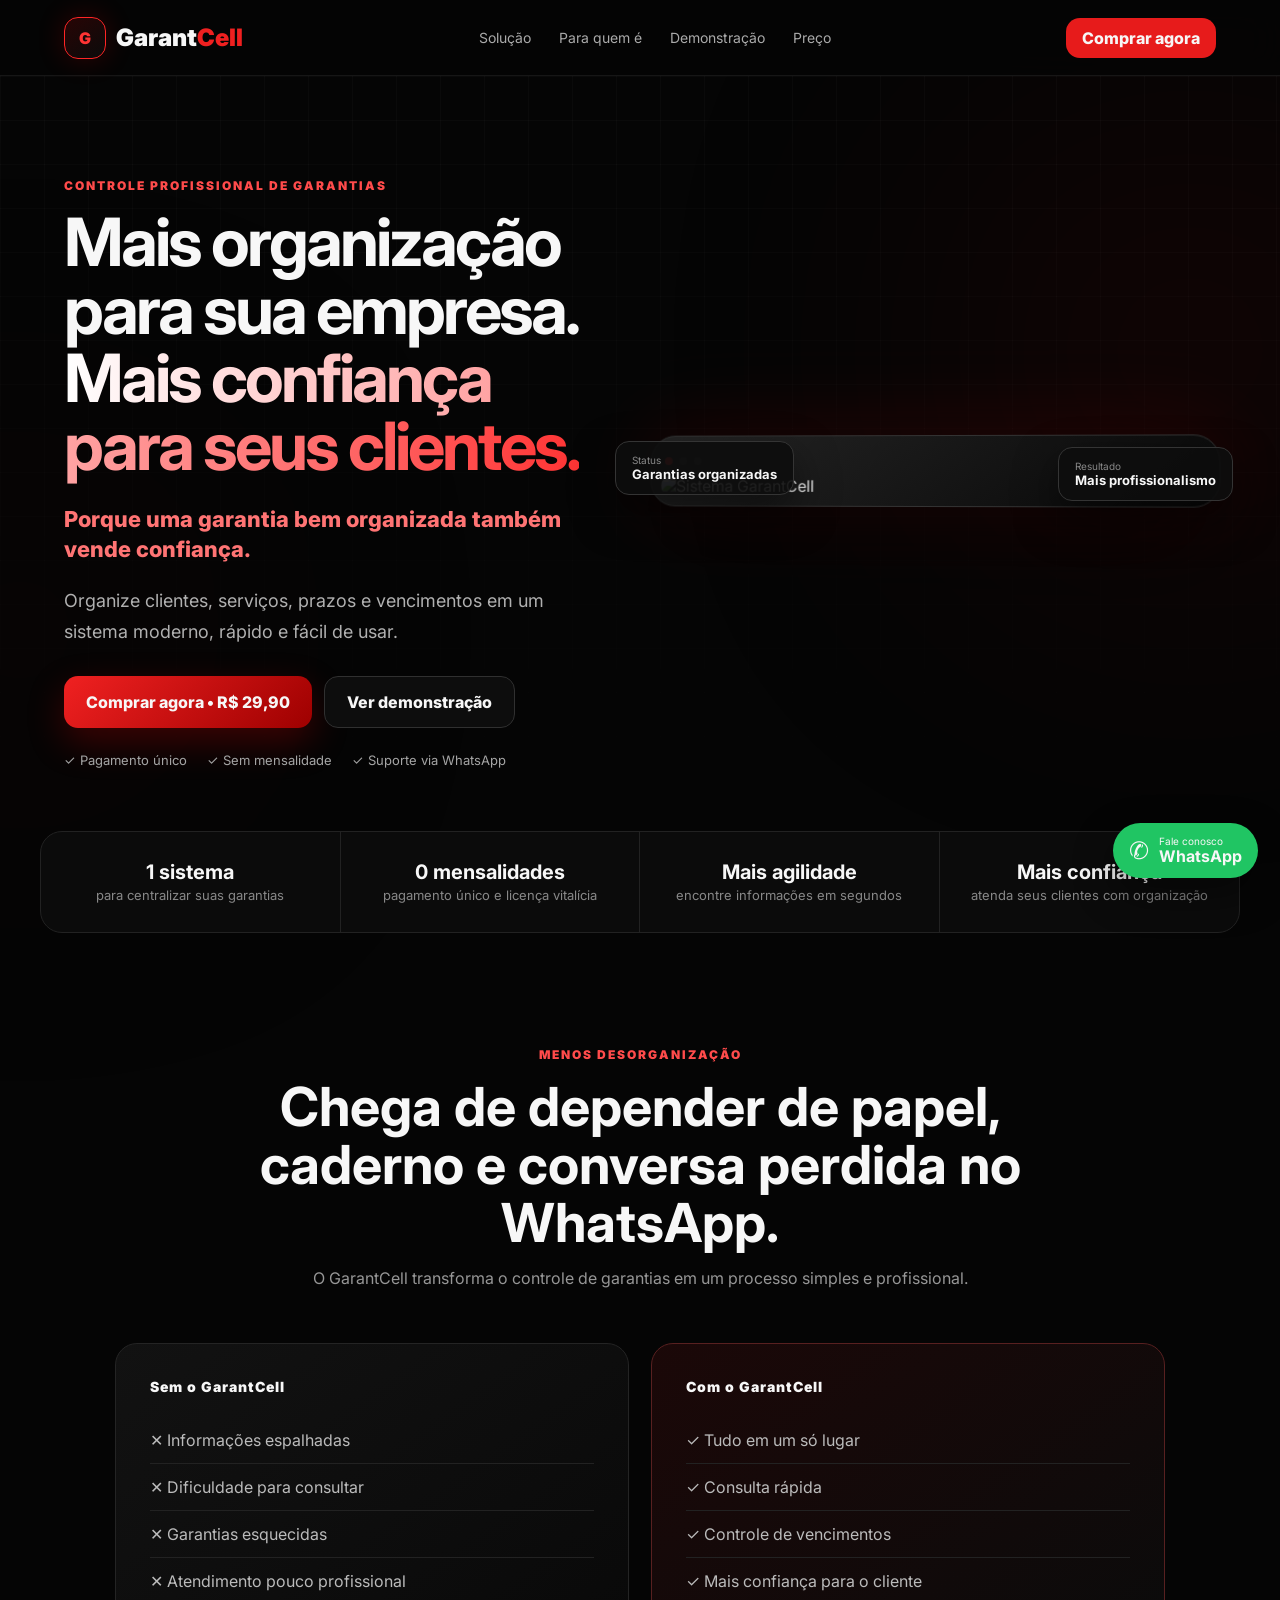
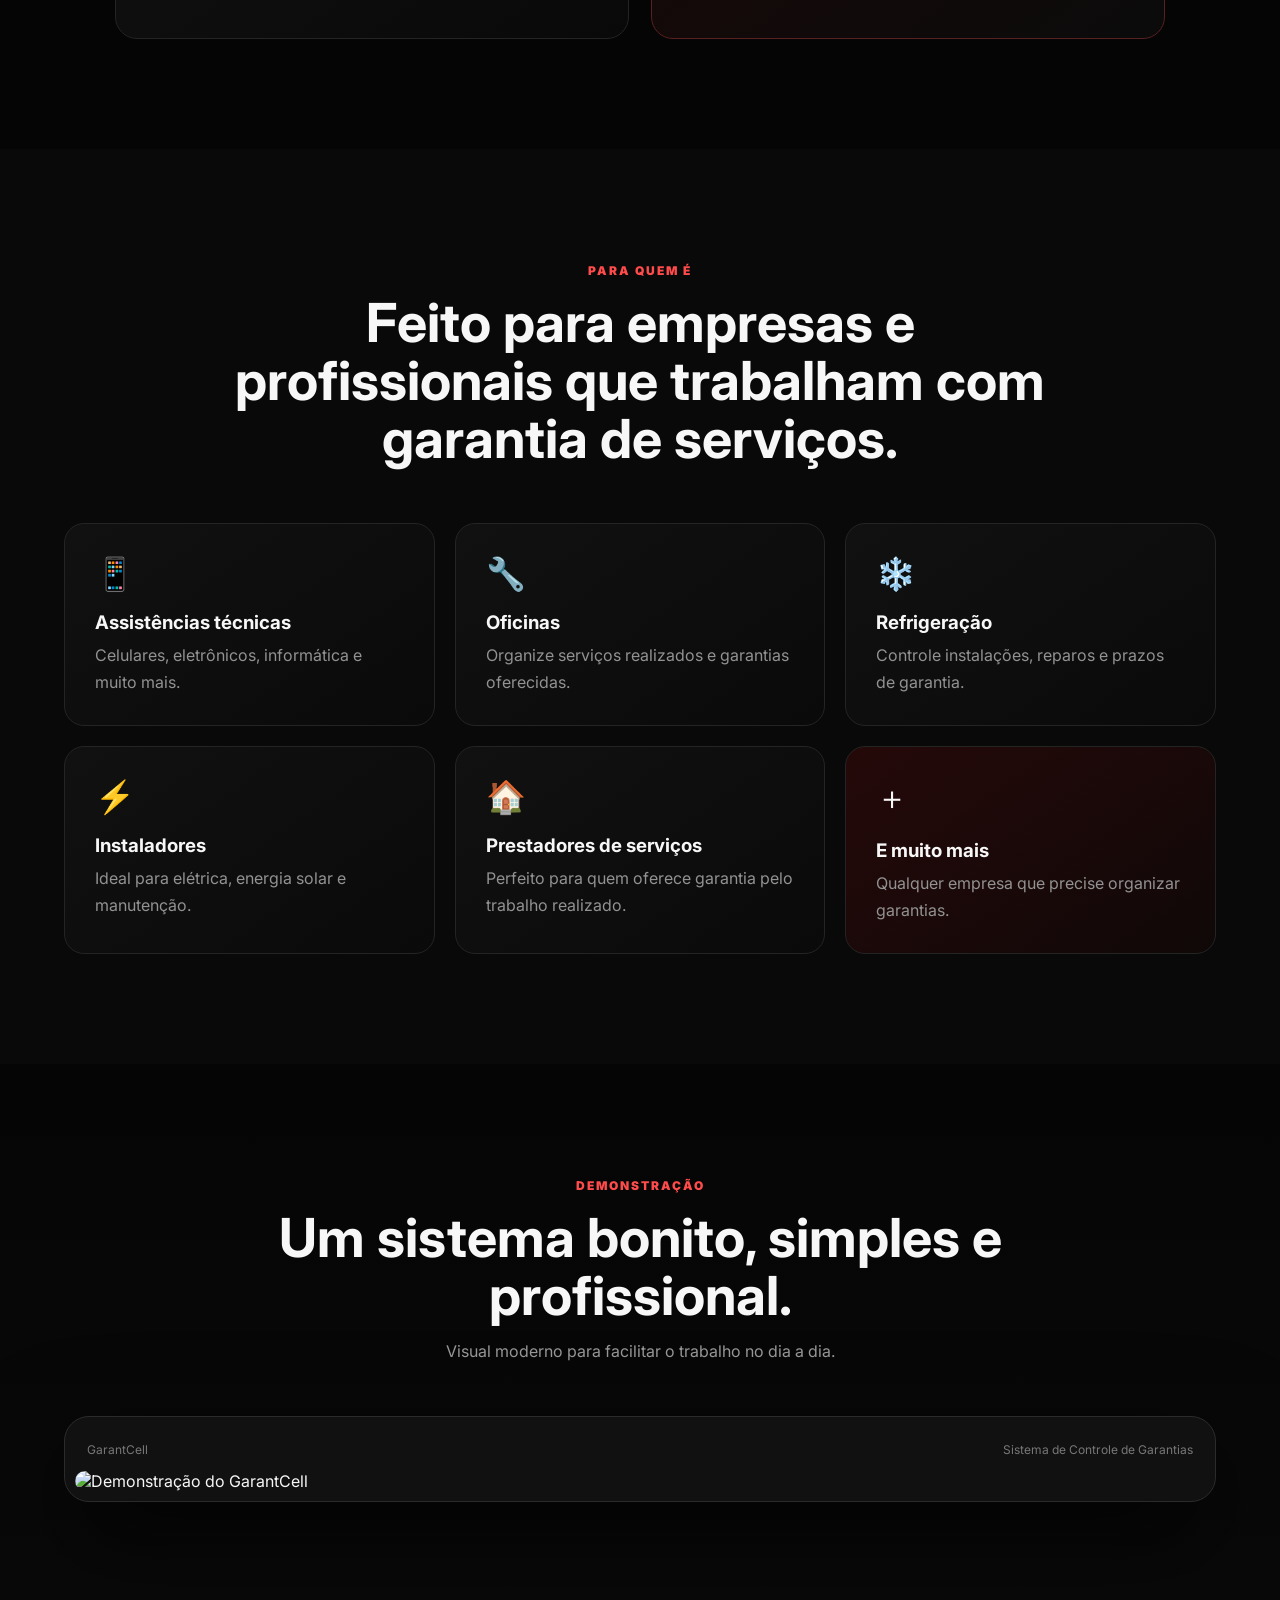
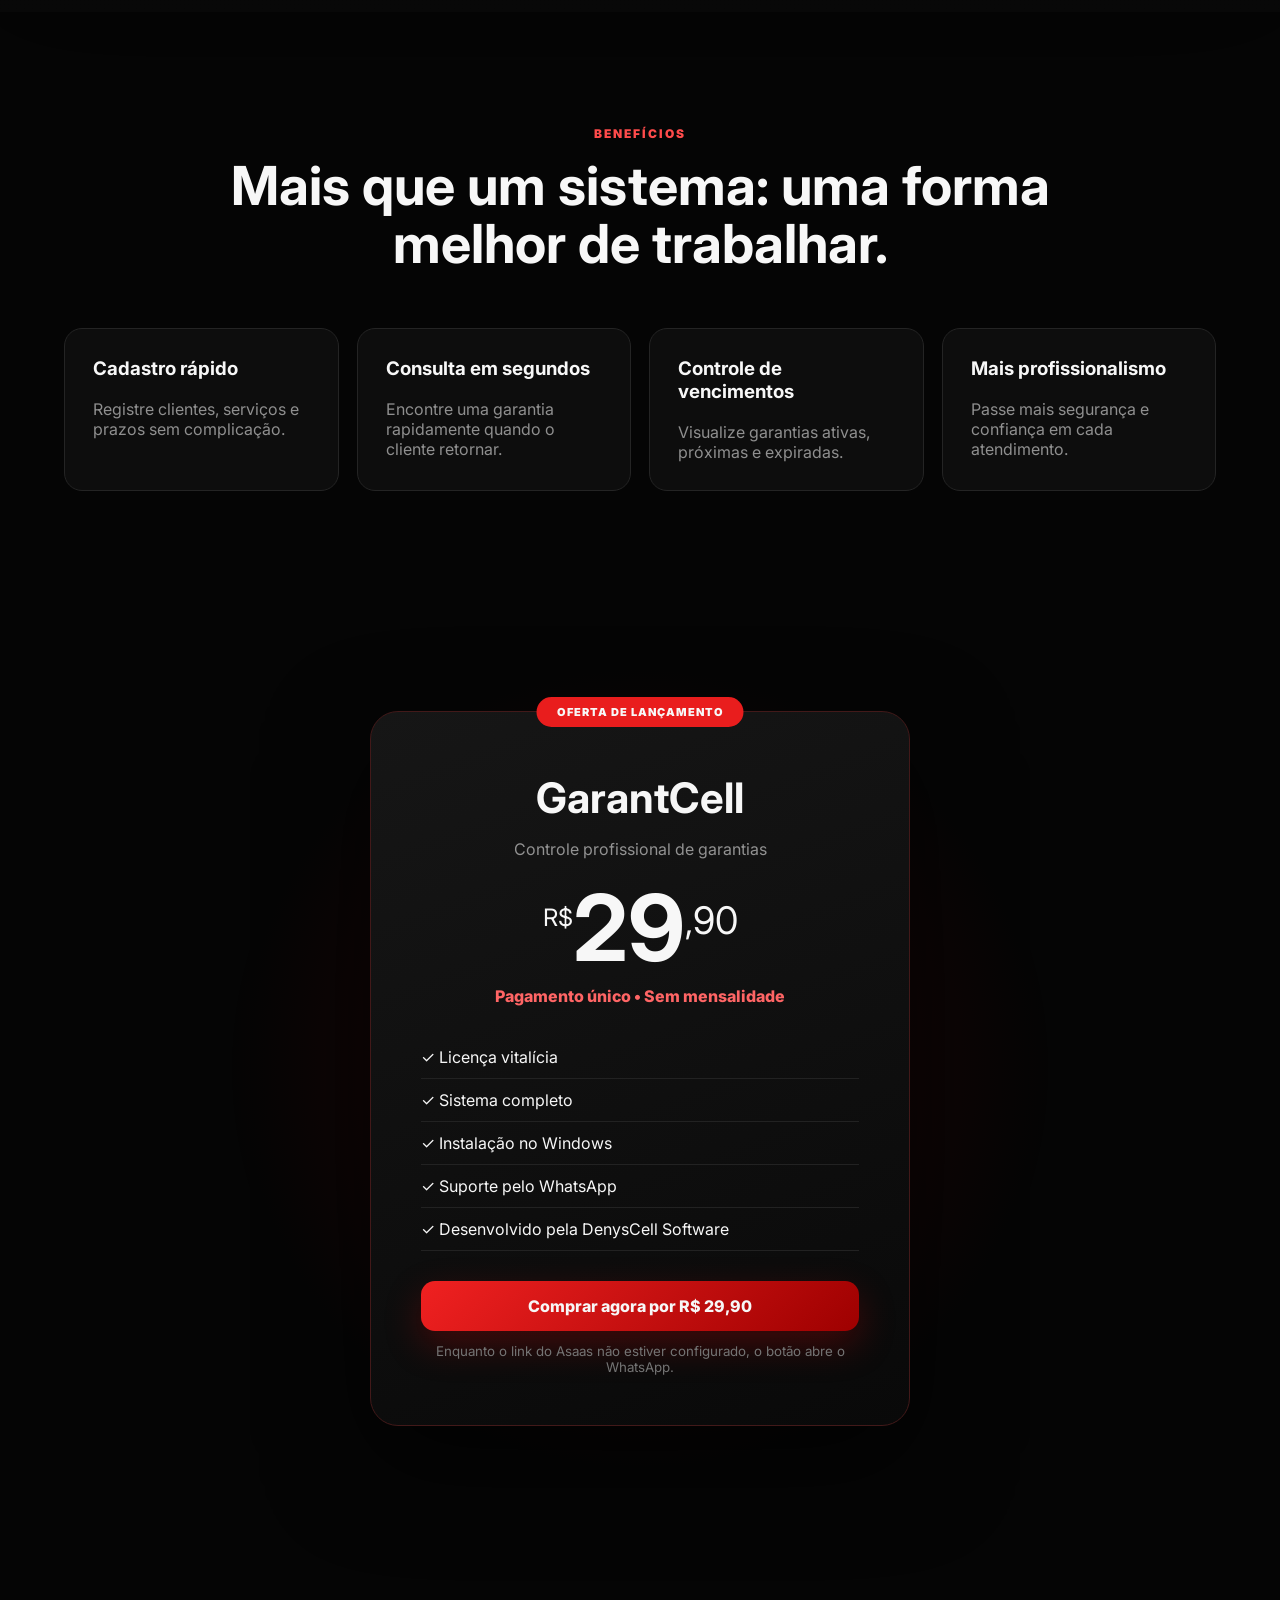
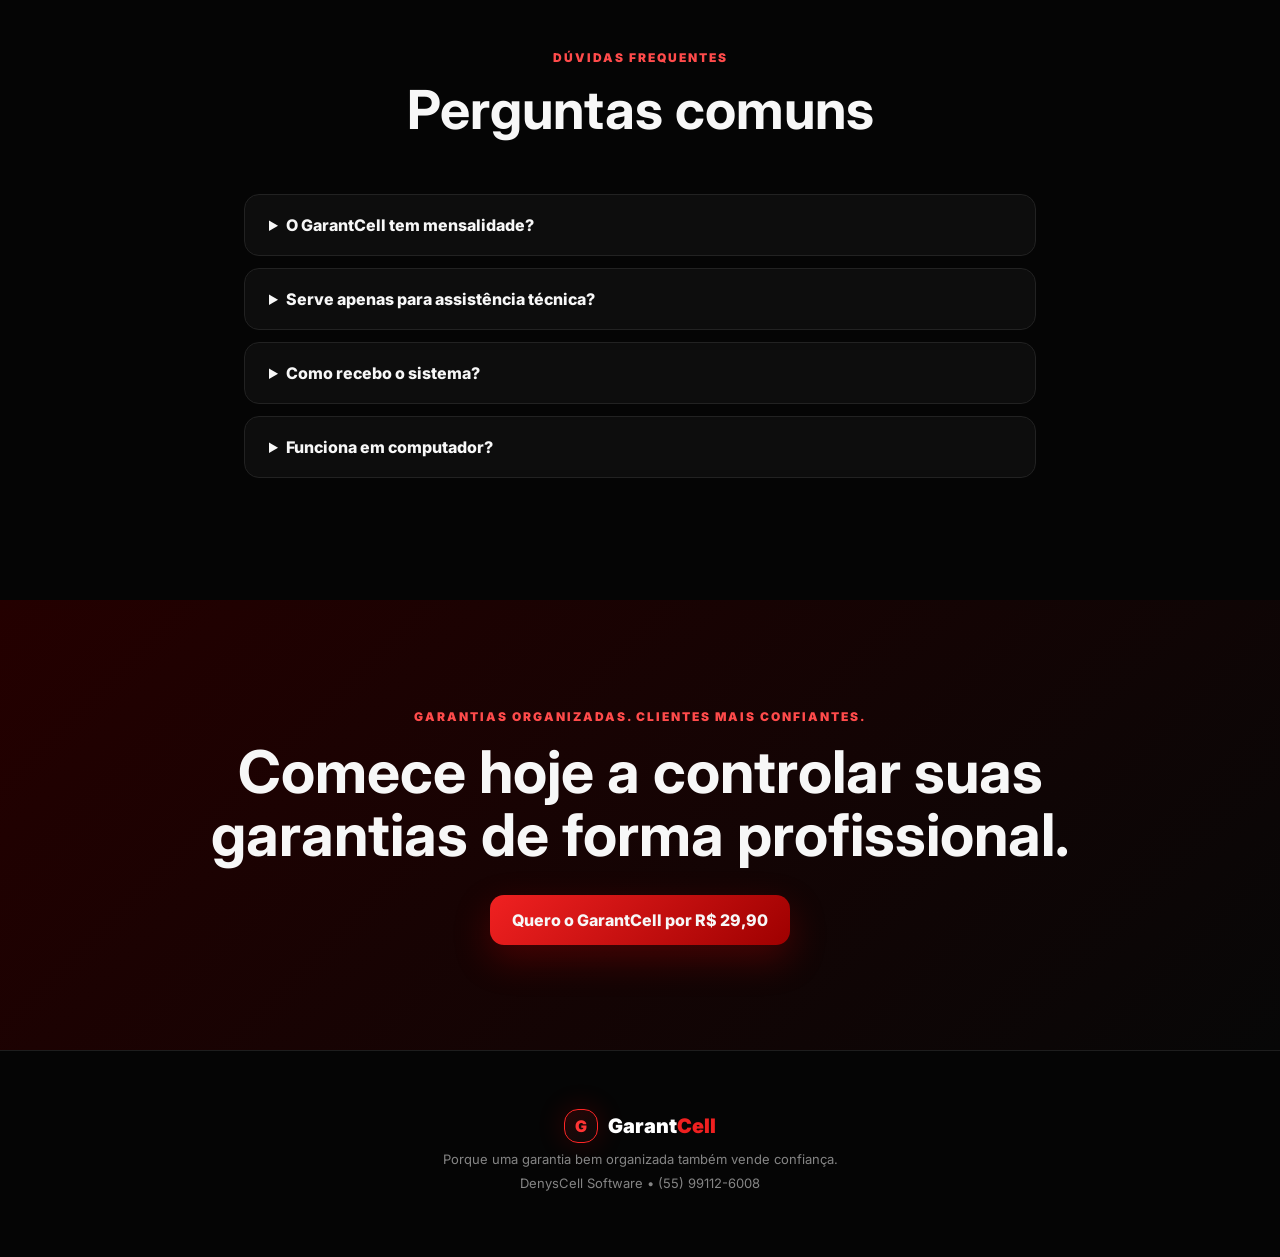
==== index.html @ ef1f98cf "Add files via upload" ====
<!DOCTYPE html>
<html lang="pt-BR">
<head>
  <meta charset="UTF-8">
  <meta name="viewport" content="width=device-width, initial-scale=1.0">
  <meta name="description" content="GarantCell — controle profissional de garantias para empresas e prestadores de serviços.">
  <title>GarantCell | Controle Profissional de Garantias</title>
  <link rel="preconnect" href="https://fonts.googleapis.com">
  <link rel="preconnect" href="https://fonts.gstatic.com" crossorigin>
  <link href="https://fonts.googleapis.com/css2?family=Inter:wght@400;500;600;700;800;900&display=swap" rel="stylesheet">
  <link rel="stylesheet" href="styles.css">
</head>
<body>
  <div class="page-glow glow-a"></div>
  <div class="page-glow glow-b"></div>

  <header class="topbar">
    <a href="#inicio" class="brand">
      <span class="brand-icon">G</span>
      <span class="brand-name">Garant<span>Cell</span></span>
    </a>

    <nav>
      <a href="#solucao">Solução</a>
      <a href="#publico">Para quem é</a>
      <a href="#demonstracao">Demonstração</a>
      <a href="#preco">Preço</a>
    </nav>

    <a class="btn btn-header" href="#preco">Comprar agora</a>
  </header>

  <main>
    <section class="hero" id="inicio">
      <div class="hero-grid"></div>

      <div class="hero-copy reveal">
        <span class="eyebrow">CONTROLE PROFISSIONAL DE GARANTIAS</span>
        <h1>Mais organização para sua empresa. <span>Mais confiança para seus clientes.</span></h1>
        <p class="hero-slogan">Porque uma garantia bem organizada também vende confiança.</p>
        <p class="hero-text">
          Organize clientes, serviços, prazos e vencimentos em um sistema moderno,
          rápido e fácil de usar.
        </p>

        <div class="hero-actions">
          <a class="btn btn-primary buy-link" href="#preco">Comprar agora • R$ 29,90</a>
          <a class="btn btn-secondary" href="#demonstracao">Ver demonstração</a>
        </div>

        <div class="hero-trust">
          <span>✓ Pagamento único</span>
          <span>✓ Sem mensalidade</span>
          <span>✓ Suporte via WhatsApp</span>
        </div>
      </div>

      <div class="hero-visual reveal">
        <div class="floating-card card-one">
          <small>Status</small>
          <strong>Garantias organizadas</strong>
        </div>
        <div class="floating-card card-two">
          <small>Resultado</small>
          <strong>Mais profissionalismo</strong>
        </div>

        <div class="monitor">
          <div class="monitor-top">
            <span></span><span></span><span></span>
          </div>
          <img src="assets/garantcell-sistema.png" alt="Sistema GarantCell">
        </div>
      </div>
    </section>

    <section class="impact-strip reveal">
      <div>
        <strong>1 sistema</strong>
        <span>para centralizar suas garantias</span>
      </div>
      <div>
        <strong>0 mensalidades</strong>
        <span>pagamento único e licença vitalícia</span>
      </div>
      <div>
        <strong>Mais agilidade</strong>
        <span>encontre informações em segundos</span>
      </div>
      <div>
        <strong>Mais confiança</strong>
        <span>atenda seus clientes com organização</span>
      </div>
    </section>

    <section class="section problem-solution" id="solucao">
      <div class="section-title reveal">
        <span>MENOS DESORGANIZAÇÃO</span>
        <h2>Chega de depender de papel, caderno e conversa perdida no WhatsApp.</h2>
        <p>O GarantCell transforma o controle de garantias em um processo simples e profissional.</p>
      </div>

      <div class="compare">
        <article class="compare-card bad reveal">
          <div class="compare-label">Sem o GarantCell</div>
          <ul>
            <li>✕ Informações espalhadas</li>
            <li>✕ Dificuldade para consultar</li>
            <li>✕ Garantias esquecidas</li>
            <li>✕ Atendimento pouco profissional</li>
          </ul>
        </article>

        <article class="compare-card good reveal">
          <div class="compare-label">Com o GarantCell</div>
          <ul>
            <li>✓ Tudo em um só lugar</li>
            <li>✓ Consulta rápida</li>
            <li>✓ Controle de vencimentos</li>
            <li>✓ Mais confiança para o cliente</li>
          </ul>
        </article>
      </div>
    </section>

    <section class="section audience" id="publico">
      <div class="section-title reveal">
        <span>PARA QUEM É</span>
        <h2>Feito para empresas e profissionais que trabalham com garantia de serviços.</h2>
      </div>

      <div class="audience-grid">
        <article class="audience-card reveal">
          <div class="audience-icon">📱</div>
          <h3>Assistências técnicas</h3>
          <p>Celulares, eletrônicos, informática e muito mais.</p>
        </article>
        <article class="audience-card reveal">
          <div class="audience-icon">🔧</div>
          <h3>Oficinas</h3>
          <p>Organize serviços realizados e garantias oferecidas.</p>
        </article>
        <article class="audience-card reveal">
          <div class="audience-icon">❄️</div>
          <h3>Refrigeração</h3>
          <p>Controle instalações, reparos e prazos de garantia.</p>
        </article>
        <article class="audience-card reveal">
          <div class="audience-icon">⚡</div>
          <h3>Instaladores</h3>
          <p>Ideal para elétrica, energia solar e manutenção.</p>
        </article>
        <article class="audience-card reveal">
          <div class="audience-icon">🏠</div>
          <h3>Prestadores de serviços</h3>
          <p>Perfeito para quem oferece garantia pelo trabalho realizado.</p>
        </article>
        <article class="audience-card highlight reveal">
          <div class="audience-icon">＋</div>
          <h3>E muito mais</h3>
          <p>Qualquer empresa que precise organizar garantias.</p>
        </article>
      </div>
    </section>

    <section class="section showcase" id="demonstracao">
      <div class="section-title reveal">
        <span>DEMONSTRAÇÃO</span>
        <h2>Um sistema bonito, simples e profissional.</h2>
        <p>Visual moderno para facilitar o trabalho no dia a dia.</p>
      </div>

      <div class="showcase-wrap reveal">
        <div class="showcase-head">
          <span>GarantCell</span>
          <span>Sistema de Controle de Garantias</span>
        </div>
        <img src="assets/garantcell-sistema.png" alt="Demonstração do GarantCell">
      </div>
    </section>

    <section class="section benefits">
      <div class="section-title reveal">
        <span>BENEFÍCIOS</span>
        <h2>Mais que um sistema: uma forma melhor de trabalhar.</h2>
      </div>

      <div class="benefit-grid">
        <article class="benefit-card reveal">
          <h3>Cadastro rápido</h3>
          <p>Registre clientes, serviços e prazos sem complicação.</p>
        </article>
        <article class="benefit-card reveal">
          <h3>Consulta em segundos</h3>
          <p>Encontre uma garantia rapidamente quando o cliente retornar.</p>
        </article>
        <article class="benefit-card reveal">
          <h3>Controle de vencimentos</h3>
          <p>Visualize garantias ativas, próximas e expiradas.</p>
        </article>
        <article class="benefit-card reveal">
          <h3>Mais profissionalismo</h3>
          <p>Passe mais segurança e confiança em cada atendimento.</p>
        </article>
      </div>
    </section>

    <section class="section pricing" id="preco">
      <div class="pricing-panel reveal">
        <div class="pricing-badge">OFERTA DE LANÇAMENTO</div>
        <h2>GarantCell</h2>
        <p class="pricing-sub">Controle profissional de garantias</p>

        <div class="price">
          <small>R$</small>
          <strong>29</strong>
          <span>,90</span>
        </div>

        <p class="payment-once">Pagamento único • Sem mensalidade</p>

        <ul>
          <li>✓ Licença vitalícia</li>
          <li>✓ Sistema completo</li>
          <li>✓ Instalação no Windows</li>
          <li>✓ Suporte pelo WhatsApp</li>
          <li>✓ Desenvolvido pela DenysCell Software</li>
        </ul>

        <a href="#" class="btn btn-primary btn-full buy-link" data-buy>Comprar agora por R$ 29,90</a>
        <small class="payment-note">Enquanto o link do Asaas não estiver configurado, o botão abre o WhatsApp.</small>
      </div>
    </section>

    <section class="section faq">
      <div class="section-title reveal">
        <span>DÚVIDAS FREQUENTES</span>
        <h2>Perguntas comuns</h2>
      </div>

      <details class="reveal">
        <summary>O GarantCell tem mensalidade?</summary>
        <p>Não. O valor de R$ 29,90 é pago uma única vez.</p>
      </details>

      <details class="reveal">
        <summary>Serve apenas para assistência técnica?</summary>
        <p>Não. Ele serve para qualquer empresa ou profissional que ofereça garantia de serviços.</p>
      </details>

      <details class="reveal">
        <summary>Como recebo o sistema?</summary>
        <p>Após o pagamento, você fala com o suporte no WhatsApp e recebe as instruções.</p>
      </details>

      <details class="reveal">
        <summary>Funciona em computador?</summary>
        <p>Sim. O sistema foi desenvolvido para Windows.</p>
      </details>
    </section>

    <section class="final-cta">
      <div class="reveal">
        <span>GARANTIAS ORGANIZADAS. CLIENTES MAIS CONFIANTES.</span>
        <h2>Comece hoje a controlar suas garantias de forma profissional.</h2>
        <a class="btn btn-primary" href="#preco">Quero o GarantCell por R$ 29,90</a>
      </div>
    </section>
  </main>

  <a class="whatsapp" href="https://wa.me/5555991126008?text=Ol%C3%A1%21%20Quero%20comprar%20o%20GarantCell%20por%20R%24%2029%2C90." target="_blank" rel="noopener">
    <span>✆</span>
    <div>
      <small>Fale conosco</small>
      <strong>WhatsApp</strong>
    </div>
  </a>

  <footer>
    <div class="brand footer-brand">
      <span class="brand-icon">G</span>
      <span class="brand-name">Garant<span>Cell</span></span>
    </div>
    <p>Porque uma garantia bem organizada também vende confiança.</p>
    <p>DenysCell Software • (55) 99112-6008</p>
  </footer>

  <script src="script.js"></script>
</body>
</html>
---- styles.css ----
*{box-sizing:border-box}html{scroll-behavior:smooth}body{margin:0;background:#050505;color:#f7f7f7;font-family:Inter,Arial,sans-serif;overflow-x:hidden}a{text-decoration:none;color:inherit}img{display:block;max-width:100%}.page-glow{position:fixed;border-radius:50%;filter:blur(140px);pointer-events:none;z-index:-1}.glow-a{width:460px;height:460px;background:#4e0000;right:-140px;top:120px;opacity:.22}.glow-b{width:360px;height:360px;background:#280000;left:-160px;bottom:10%;opacity:.18}.topbar{position:sticky;top:0;z-index:100;height:76px;padding:0 5vw;display:flex;align-items:center;justify-content:space-between;background:rgba(5,5,5,.84);backdrop-filter:blur(18px);border-bottom:1px solid rgba(255,255,255,.07)}.brand{display:flex;align-items:center;gap:10px;font-weight:900}.brand-icon{width:42px;height:42px;border-radius:14px;display:grid;place-items:center;background:linear-gradient(145deg,#280505,#0b0b0b);border:1px solid #ff2525;color:#ff3434;box-shadow:0 0 28px rgba(255,0,0,.18)}.brand-name{font-size:24px}.brand-name span{color:#ef2020}nav{display:flex;gap:28px}nav a{font-size:14px;color:#aaa;transition:.2s}nav a:hover{color:#fff}.btn{display:inline-flex;align-items:center;justify-content:center;padding:15px 22px;border-radius:14px;font-weight:800;transition:.25s}.btn:hover{transform:translateY(-2px)}.btn-header{padding:10px 16px;background:#e71b1b}.btn-primary{background:linear-gradient(135deg,#f02121,#9e0000);box-shadow:0 14px 36px rgba(225,0,0,.25)}.btn-primary:hover{box-shadow:0 18px 48px rgba(225,0,0,.4)}.btn-secondary{border:1px solid #303030;background:#0d0d0d}.hero{position:relative;min-height:790px;padding:90px 5vw;display:grid;grid-template-columns:1fr 1.1fr;gap:60px;align-items:center;overflow:hidden}.hero-grid{position:absolute;inset:0;background-image:linear-gradient(rgba(255,255,255,.022) 1px,transparent 1px),linear-gradient(90deg,rgba(255,255,255,.022) 1px,transparent 1px);background-size:44px 44px;mask-image:linear-gradient(to bottom,black,transparent)}.hero-copy,.hero-visual{position:relative;z-index:2}.eyebrow,.section-title>span,.final-cta span{display:inline-block;color:#ff4b4b;font-size:12px;font-weight:900;letter-spacing:2px;margin-bottom:16px}.hero h1{font-size:clamp(44px,5.2vw,76px);line-height:1.02;letter-spacing:-3px;margin:0 0 24px}.hero h1 span{background:linear-gradient(90deg,#fff,#ff3434);-webkit-background-clip:text;background-clip:text;color:transparent}.hero-slogan{font-size:22px;font-weight:800;color:#ff7474;line-height:1.35}.hero-text{font-size:18px;line-height:1.7;color:#b0b0b0;max-width:660px}.hero-actions{display:flex;gap:12px;flex-wrap:wrap;margin-top:28px}.hero-trust{display:flex;gap:20px;flex-wrap:wrap;margin-top:24px;color:#a5a5a5;font-size:13px}.monitor{padding:10px;border-radius:26px;background:linear-gradient(145deg,#252525,#080808);border:1px solid #333;box-shadow:0 40px 100px rgba(0,0,0,.72),0 0 90px rgba(255,0,0,.15);transform:perspective(1300px) rotateY(-5deg) rotateX(2deg);animation:float 5s ease-in-out infinite}.monitor-top{height:30px;display:flex;align-items:center;gap:7px;padding-left:4px}.monitor-top span{width:8px;height:8px;border-radius:50%;background:#343434}.monitor-top span:first-child{background:#d12a2a}.monitor img{border-radius:18px}.floating-card{position:absolute;z-index:3;padding:12px 16px;border-radius:14px;background:rgba(14,14,14,.92);border:1px solid #343434;box-shadow:0 18px 42px rgba(0,0,0,.5)}.floating-card small,.floating-card strong{display:block}.floating-card small{font-size:10px;color:#888}.floating-card strong{font-size:13px}.card-one{left:-5%;top:8%;animation:float 4.6s ease-in-out infinite}.card-two{right:-3%;bottom:8%;animation:float 5.4s ease-in-out infinite}.impact-strip{max-width:1200px;margin:-35px auto 0;display:grid;grid-template-columns:repeat(4,1fr);background:#0b0b0b;border:1px solid #222;border-radius:22px;overflow:hidden;position:relative;z-index:3}.impact-strip div{text-align:center;padding:28px;border-right:1px solid #222}.impact-strip div:last-child{border-right:0}.impact-strip strong{display:block;font-size:20px}.impact-strip span{font-size:13px;color:#888}.section{padding:110px 5vw}.section-title{text-align:center;max-width:820px;margin:0 auto 55px}.section-title h2{font-size:clamp(34px,4.2vw,56px);line-height:1.08;margin:0 0 16px}.section-title p{margin:0;color:#969696}.compare{display:grid;grid-template-columns:1fr 1fr;gap:22px;max-width:1050px;margin:auto}.compare-card{padding:34px;border-radius:22px;border:1px solid #242424;background:#0d0d0d}.compare-card.bad{background:linear-gradient(145deg,#121212,#090909)}.compare-card.good{background:linear-gradient(145deg,#1b0808,#0b0b0b);border-color:#582020}.compare-label{font-size:14px;font-weight:900;letter-spacing:1px;margin-bottom:22px}.compare-card ul{list-style:none;padding:0;margin:0}.compare-card li{padding:13px 0;border-bottom:1px solid #222;color:#bbb}.compare-card li:last-child{border-bottom:0}.audience{background:#090909}.audience-grid{display:grid;grid-template-columns:repeat(3,1fr);gap:20px;max-width:1200px;margin:auto}.audience-card{padding:30px;border-radius:20px;background:linear-gradient(145deg,#111,#0a0a0a);border:1px solid #242424;transition:.3s}.audience-card:hover{transform:translateY(-6px);border-color:#5d1d1d}.audience-card.highlight{background:linear-gradient(145deg,#250909,#100808)}.audience-icon{font-size:32px;margin-bottom:18px}.audience-card h3{margin:0 0 8px}.audience-card p{margin:0;color:#929292;line-height:1.65}.showcase{background:linear-gradient(180deg,#050505,#090909)}.showcase-wrap{max-width:1320px;margin:auto;padding:10px;border-radius:25px;background:#111;border:1px solid #2b2b2b;box-shadow:0 35px 100px rgba(0,0,0,.68)}.showcase-head{height:44px;display:flex;align-items:center;justify-content:space-between;padding:0 12px;color:#777;font-size:12px}.showcase-wrap img{border-radius:18px}.benefit-grid{display:grid;grid-template-columns:repeat(4,1fr);gap:18px;max-width:1200px;margin:auto}.benefit-card{padding:28px;border-radius:18px;border:1px solid #242424;background:#0d0d0d}.benefit-card h3{margin-top:0}.benefit-card p{color:#8f8f8f;margin-bottom:0}.pricing{display:flex;justify-content:center;background:radial-gradient(circle,rgba(160,0,0,.2),transparent 52%)}.pricing-panel{position:relative;width:min(540px,100%);padding:50px;border-radius:28px;text-align:center;background:linear-gradient(160deg,#161616,#090909);border:1px solid #421919;box-shadow:0 35px 100px rgba(0,0,0,.68)}.pricing-badge{position:absolute;top:-15px;left:50%;transform:translateX(-50%);padding:8px 20px;border-radius:999px;background:#e91d1d;font-size:11px;font-weight:900;letter-spacing:1px;white-space:nowrap}.pricing-panel h2{font-size:42px;margin:10px 0 0}.pricing-sub{color:#929292}.price{display:flex;align-items:flex-start;justify-content:center;margin:28px 0 4px}.price small{font-size:24px;margin-top:16px}.price strong{font-size:92px;line-height:.9}.price span{font-size:38px;margin-top:10px}.payment-once{color:#ff6565;font-weight:800}.pricing-panel ul{list-style:none;padding:0;text-align:left;margin:30px 0}.pricing-panel li{padding:11px 0;border-bottom:1px solid #222}.btn-full{width:100%}.payment-note{display:block;margin-top:12px;color:#747474}.faq{max-width:920px;margin:auto}.faq details{padding:20px 24px;margin-bottom:12px;border-radius:15px;background:#0d0d0d;border:1px solid #222}.faq summary{cursor:pointer;font-weight:800}.faq p{color:#999}.final-cta{text-align:center;padding:105px 5vw;background:linear-gradient(135deg,#240000,#070707)}.final-cta h2{font-size:clamp(36px,4.6vw,60px);line-height:1.08;max-width:900px;margin:0 auto 28px}.whatsapp{position:fixed;right:22px;bottom:22px;z-index:90;display:flex;align-items:center;gap:10px;padding:12px 16px;border-radius:999px;background:#20c563;box-shadow:0 16px 40px rgba(0,0,0,.46)}.whatsapp>span{font-size:24px}.whatsapp small,.whatsapp strong{display:block;line-height:1.2}.whatsapp small{font-size:10px}footer{text-align:center;padding:58px 20px;border-top:1px solid #1e1e1e;color:#858585}.footer-brand{justify-content:center;color:#fff}.footer-brand .brand-icon{width:34px;height:34px}.footer-brand .brand-name{font-size:20px}footer p{font-size:13px;margin:8px 0}.reveal{opacity:0;transform:translateY(26px);transition:opacity .75s ease,transform .75s ease}.reveal.visible{opacity:1;transform:none}@keyframes float{0%,100%{transform:translateY(0)}50%{transform:translateY(-10px)}}@media(max-width:980px){nav{display:none}.hero{grid-template-columns:1fr;padding-top:65px}.hero-copy{text-align:center}.hero-text{margin-left:auto;margin-right:auto}.hero-actions,.hero-trust{justify-content:center}.monitor{transform:none}.impact-strip{grid-template-columns:1fr 1fr;margin:0 20px}.impact-strip div:nth-child(2){border-right:0}.audience-grid{grid-template-columns:1fr 1fr}.benefit-grid{grid-template-columns:1fr 1fr}}@media(max-width:680px){.topbar{height:66px}.brand-name{font-size:20px}.btn-header{display:none}.hero{padding:55px 18px;min-height:auto}.hero h1{letter-spacing:-1.8px}.hero-slogan{font-size:19px}.hero-text{font-size:16px}.hero-actions .btn{width:100%}.floating-card{display:none}.impact-strip{grid-template-columns:1fr}.impact-strip div{border-right:0;border-bottom:1px solid #222}.impact-strip div:last-child{border-bottom:0}.section{padding:80px 18px}.compare,.audience-grid,.benefit-grid{grid-template-columns:1fr}.pricing-panel{padding:46px 22px}.price strong{font-size:76px}.whatsapp div{display:none}.whatsapp{padding:13px}}
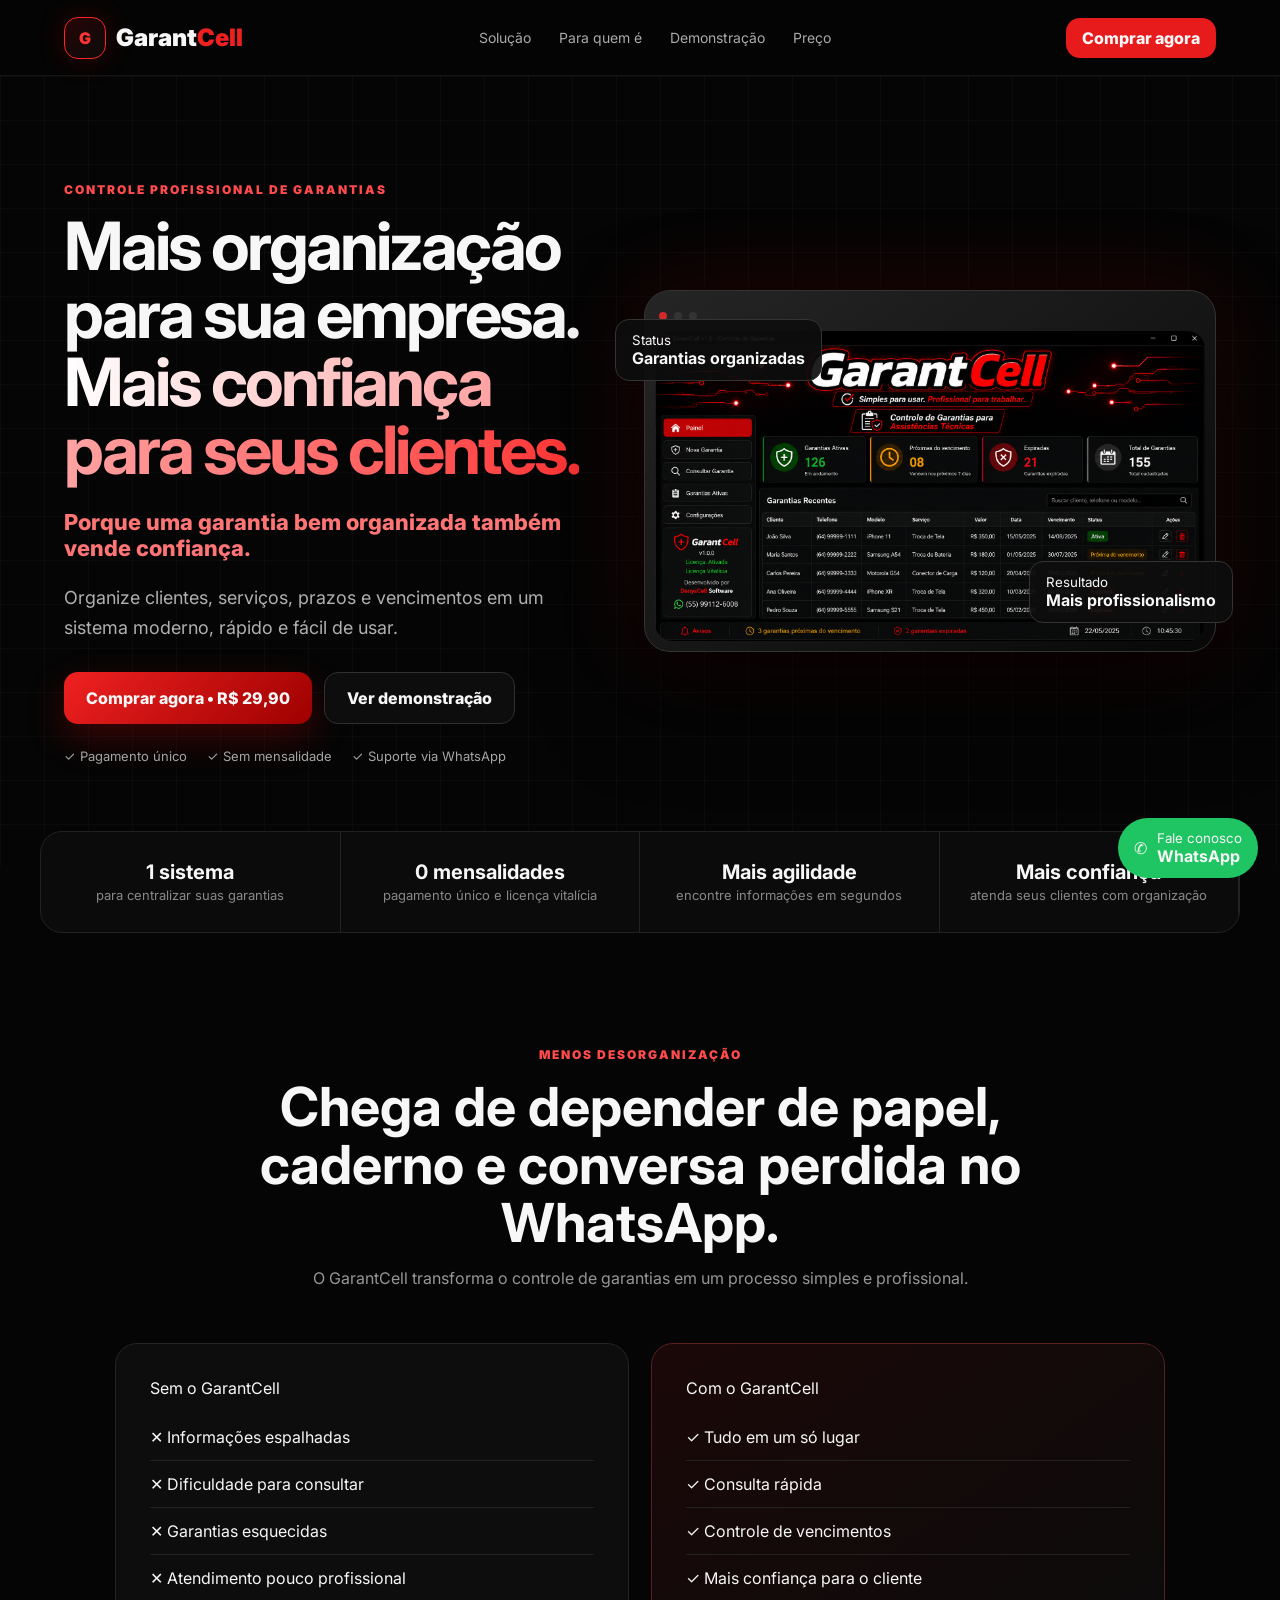
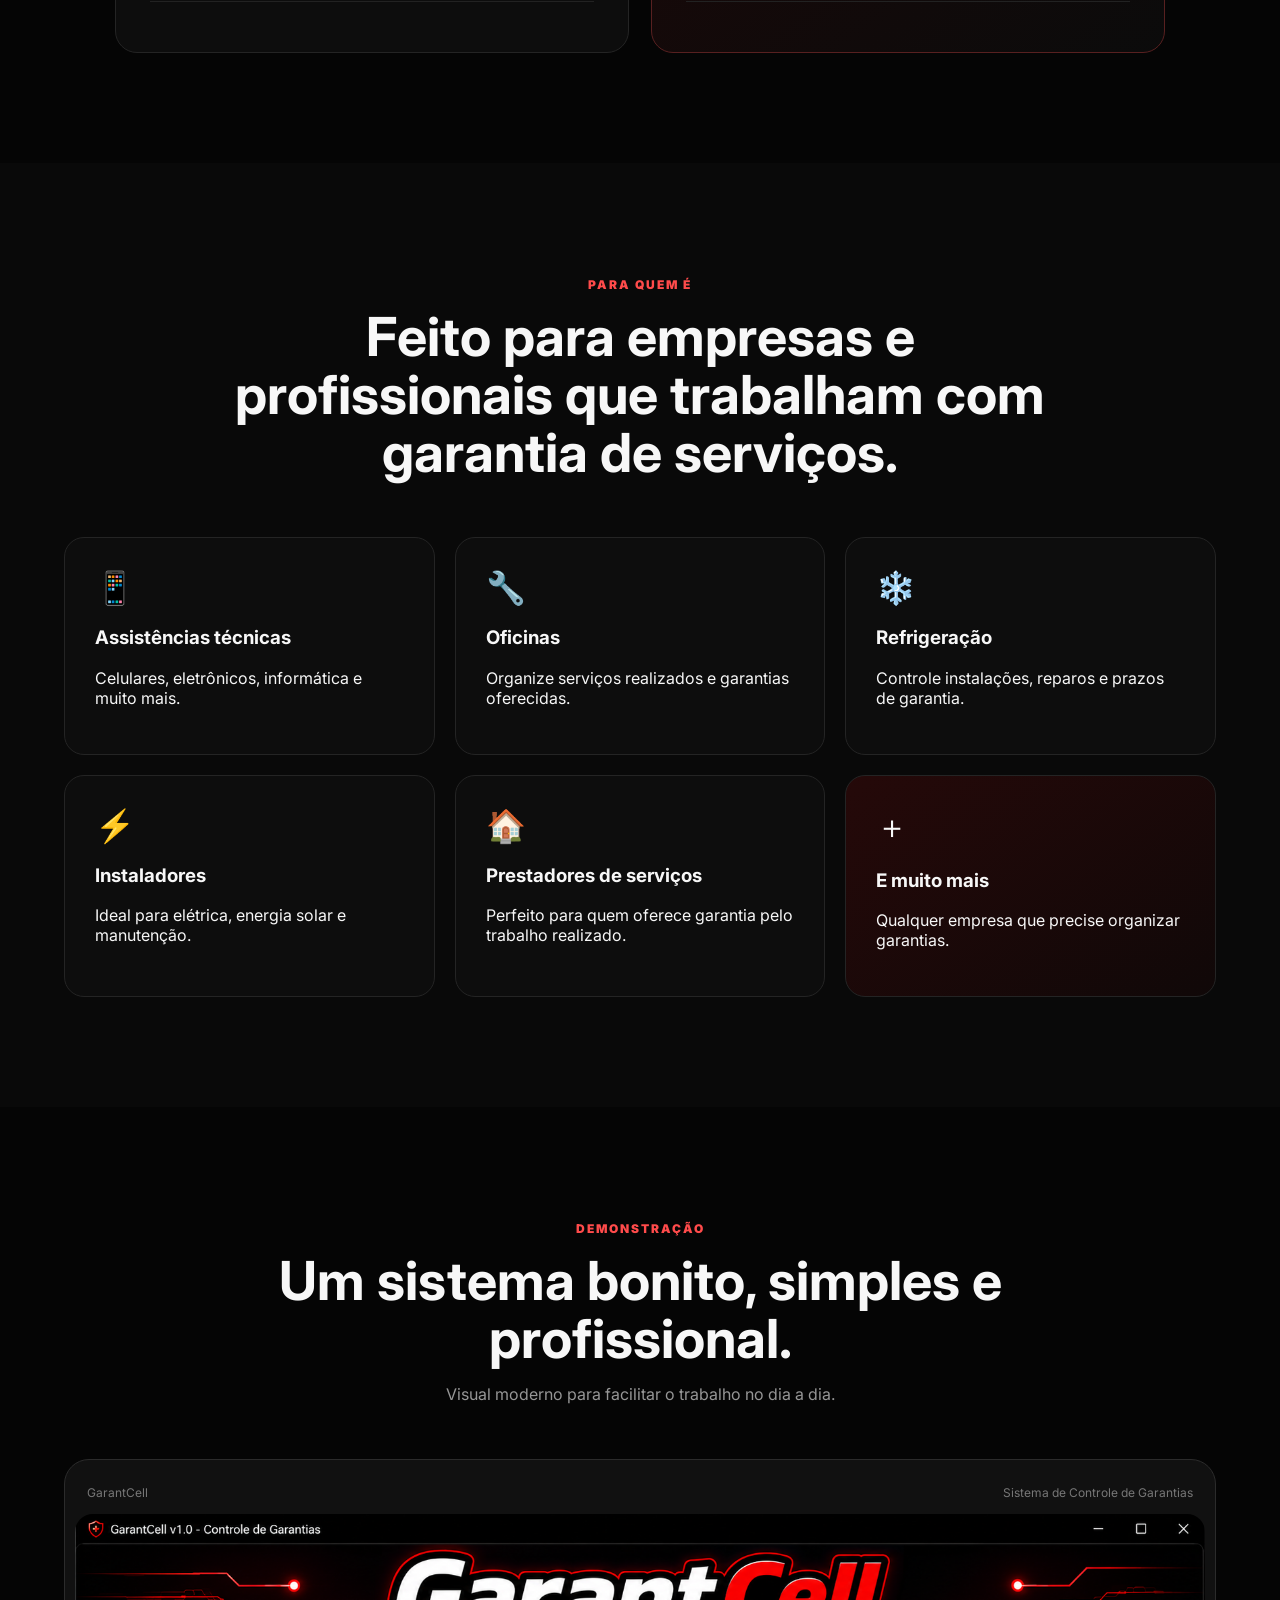
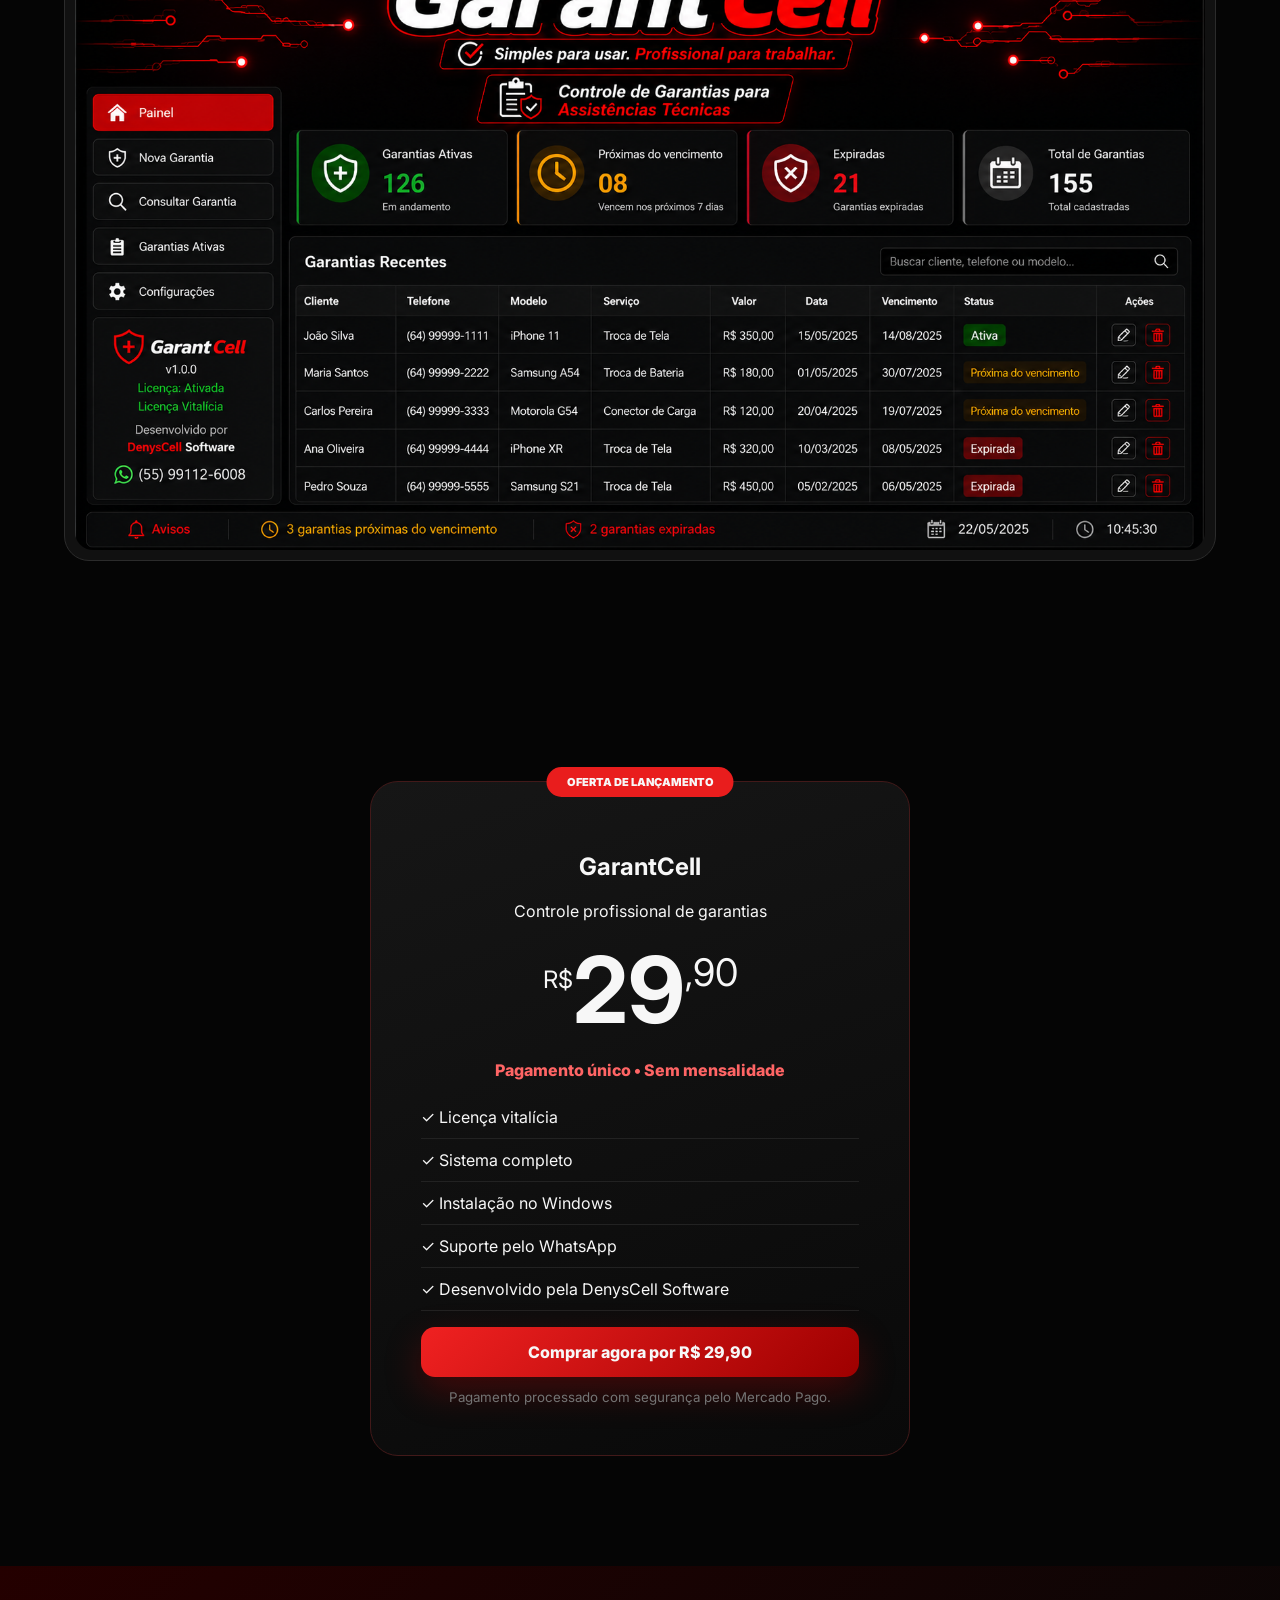
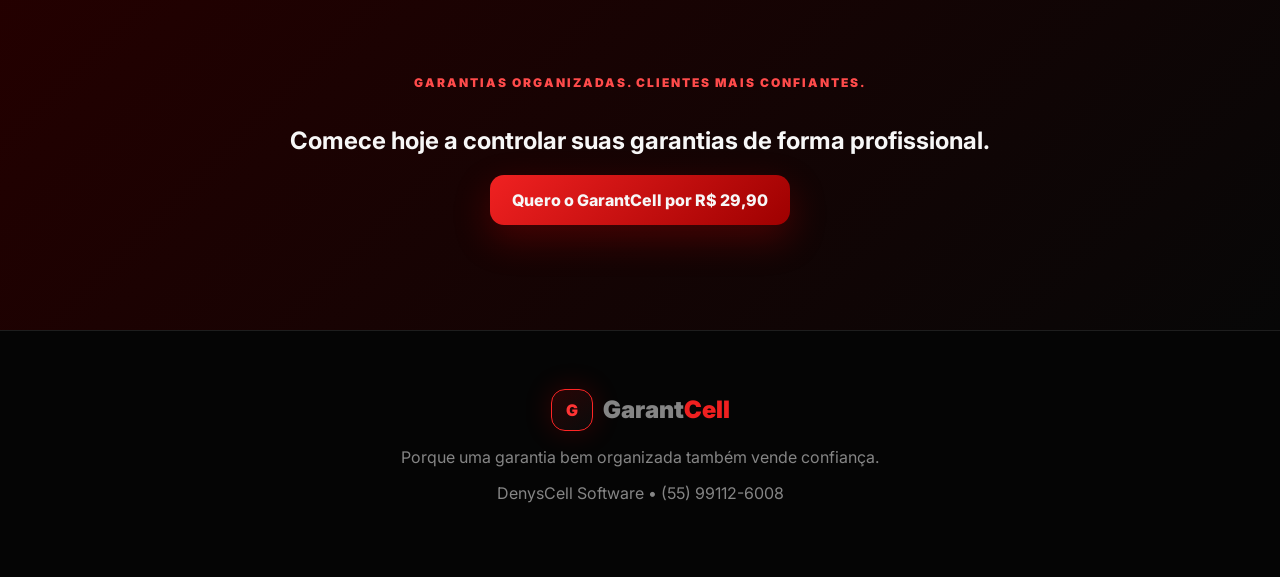
==== commit 047525c4: "Add files via upload" ====
--- a/index.html
+++ b/index.html
@@ -11,43 +11,32 @@
   <link rel="stylesheet" href="styles.css">
 </head>
 <body>
-  <div class="page-glow glow-a"></div>
-  <div class="page-glow glow-b"></div>
-
   <header class="topbar">
     <a href="#inicio" class="brand">
       <span class="brand-icon">G</span>
       <span class="brand-name">Garant<span>Cell</span></span>
     </a>
-
     <nav>
       <a href="#solucao">Solução</a>
       <a href="#publico">Para quem é</a>
       <a href="#demonstracao">Demonstração</a>
       <a href="#preco">Preço</a>
     </nav>
-
-    <a class="btn btn-header" href="#preco">Comprar agora</a>
+    <a class="btn btn-header" href="checkout.html">Comprar agora</a>
   </header>
 
   <main>
     <section class="hero" id="inicio">
       <div class="hero-grid"></div>
-
       <div class="hero-copy reveal">
         <span class="eyebrow">CONTROLE PROFISSIONAL DE GARANTIAS</span>
         <h1>Mais organização para sua empresa. <span>Mais confiança para seus clientes.</span></h1>
         <p class="hero-slogan">Porque uma garantia bem organizada também vende confiança.</p>
-        <p class="hero-text">
-          Organize clientes, serviços, prazos e vencimentos em um sistema moderno,
-          rápido e fácil de usar.
-        </p>
-
+        <p class="hero-text">Organize clientes, serviços, prazos e vencimentos em um sistema moderno, rápido e fácil de usar.</p>
         <div class="hero-actions">
-          <a class="btn btn-primary buy-link" href="#preco">Comprar agora • R$ 29,90</a>
+          <a class="btn btn-primary" href="checkout.html">Comprar agora • R$ 29,90</a>
           <a class="btn btn-secondary" href="#demonstracao">Ver demonstração</a>
         </div>
-
         <div class="hero-trust">
           <span>✓ Pagamento único</span>
           <span>✓ Sem mensalidade</span>
@@ -56,41 +45,20 @@
       </div>
 
       <div class="hero-visual reveal">
-        <div class="floating-card card-one">
-          <small>Status</small>
-          <strong>Garantias organizadas</strong>
-        </div>
-        <div class="floating-card card-two">
-          <small>Resultado</small>
-          <strong>Mais profissionalismo</strong>
-        </div>
-
+        <div class="floating-card card-one"><small>Status</small><strong>Garantias organizadas</strong></div>
+        <div class="floating-card card-two"><small>Resultado</small><strong>Mais profissionalismo</strong></div>
         <div class="monitor">
-          <div class="monitor-top">
-            <span></span><span></span><span></span>
-          </div>
+          <div class="monitor-top"><span></span><span></span><span></span></div>
           <img src="assets/garantcell-sistema.png" alt="Sistema GarantCell">
         </div>
       </div>
     </section>
 
     <section class="impact-strip reveal">
-      <div>
-        <strong>1 sistema</strong>
-        <span>para centralizar suas garantias</span>
-      </div>
-      <div>
-        <strong>0 mensalidades</strong>
-        <span>pagamento único e licença vitalícia</span>
-      </div>
-      <div>
-        <strong>Mais agilidade</strong>
-        <span>encontre informações em segundos</span>
-      </div>
-      <div>
-        <strong>Mais confiança</strong>
-        <span>atenda seus clientes com organização</span>
-      </div>
+      <div><strong>1 sistema</strong><span>para centralizar suas garantias</span></div>
+      <div><strong>0 mensalidades</strong><span>pagamento único e licença vitalícia</span></div>
+      <div><strong>Mais agilidade</strong><span>encontre informações em segundos</span></div>
+      <div><strong>Mais confiança</strong><span>atenda seus clientes com organização</span></div>
     </section>
 
     <section class="section problem-solution" id="solucao">
@@ -99,7 +67,6 @@
         <h2>Chega de depender de papel, caderno e conversa perdida no WhatsApp.</h2>
         <p>O GarantCell transforma o controle de garantias em um processo simples e profissional.</p>
       </div>
-
       <div class="compare">
         <article class="compare-card bad reveal">
           <div class="compare-label">Sem o GarantCell</div>
@@ -110,7 +77,6 @@
             <li>✕ Atendimento pouco profissional</li>
           </ul>
         </article>
-
         <article class="compare-card good reveal">
           <div class="compare-label">Com o GarantCell</div>
           <ul>
@@ -128,38 +94,13 @@
         <span>PARA QUEM É</span>
         <h2>Feito para empresas e profissionais que trabalham com garantia de serviços.</h2>
       </div>
-
       <div class="audience-grid">
-        <article class="audience-card reveal">
-          <div class="audience-icon">📱</div>
-          <h3>Assistências técnicas</h3>
-          <p>Celulares, eletrônicos, informática e muito mais.</p>
-        </article>
-        <article class="audience-card reveal">
-          <div class="audience-icon">🔧</div>
-          <h3>Oficinas</h3>
-          <p>Organize serviços realizados e garantias oferecidas.</p>
-        </article>
-        <article class="audience-card reveal">
-          <div class="audience-icon">❄️</div>
-          <h3>Refrigeração</h3>
-          <p>Controle instalações, reparos e prazos de garantia.</p>
-        </article>
-        <article class="audience-card reveal">
-          <div class="audience-icon">⚡</div>
-          <h3>Instaladores</h3>
-          <p>Ideal para elétrica, energia solar e manutenção.</p>
-        </article>
-        <article class="audience-card reveal">
-          <div class="audience-icon">🏠</div>
-          <h3>Prestadores de serviços</h3>
-          <p>Perfeito para quem oferece garantia pelo trabalho realizado.</p>
-        </article>
-        <article class="audience-card highlight reveal">
-          <div class="audience-icon">＋</div>
-          <h3>E muito mais</h3>
-          <p>Qualquer empresa que precise organizar garantias.</p>
-        </article>
+        <article class="audience-card reveal"><div class="audience-icon">📱</div><h3>Assistências técnicas</h3><p>Celulares, eletrônicos, informática e muito mais.</p></article>
+        <article class="audience-card reveal"><div class="audience-icon">🔧</div><h3>Oficinas</h3><p>Organize serviços realizados e garantias oferecidas.</p></article>
+        <article class="audience-card reveal"><div class="audience-icon">❄️</div><h3>Refrigeração</h3><p>Controle instalações, reparos e prazos de garantia.</p></article>
+        <article class="audience-card reveal"><div class="audience-icon">⚡</div><h3>Instaladores</h3><p>Ideal para elétrica, energia solar e manutenção.</p></article>
+        <article class="audience-card reveal"><div class="audience-icon">🏠</div><h3>Prestadores de serviços</h3><p>Perfeito para quem oferece garantia pelo trabalho realizado.</p></article>
+        <article class="audience-card highlight reveal"><div class="audience-icon">＋</div><h3>E muito mais</h3><p>Qualquer empresa que precise organizar garantias.</p></article>
       </div>
     </section>
 
@@ -169,39 +110,9 @@
         <h2>Um sistema bonito, simples e profissional.</h2>
         <p>Visual moderno para facilitar o trabalho no dia a dia.</p>
       </div>
-
       <div class="showcase-wrap reveal">
-        <div class="showcase-head">
-          <span>GarantCell</span>
-          <span>Sistema de Controle de Garantias</span>
-        </div>
+        <div class="showcase-head"><span>GarantCell</span><span>Sistema de Controle de Garantias</span></div>
         <img src="assets/garantcell-sistema.png" alt="Demonstração do GarantCell">
-      </div>
-    </section>
-
-    <section class="section benefits">
-      <div class="section-title reveal">
-        <span>BENEFÍCIOS</span>
-        <h2>Mais que um sistema: uma forma melhor de trabalhar.</h2>
-      </div>
-
-      <div class="benefit-grid">
-        <article class="benefit-card reveal">
-          <h3>Cadastro rápido</h3>
-          <p>Registre clientes, serviços e prazos sem complicação.</p>
-        </article>
-        <article class="benefit-card reveal">
-          <h3>Consulta em segundos</h3>
-          <p>Encontre uma garantia rapidamente quando o cliente retornar.</p>
-        </article>
-        <article class="benefit-card reveal">
-          <h3>Controle de vencimentos</h3>
-          <p>Visualize garantias ativas, próximas e expiradas.</p>
-        </article>
-        <article class="benefit-card reveal">
-          <h3>Mais profissionalismo</h3>
-          <p>Passe mais segurança e confiança em cada atendimento.</p>
-        </article>
       </div>
     </section>
 
@@ -210,15 +121,8 @@
         <div class="pricing-badge">OFERTA DE LANÇAMENTO</div>
         <h2>GarantCell</h2>
         <p class="pricing-sub">Controle profissional de garantias</p>
-
-        <div class="price">
-          <small>R$</small>
-          <strong>29</strong>
-          <span>,90</span>
-        </div>
-
+        <div class="price"><small>R$</small><strong>29</strong><span>,90</span></div>
         <p class="payment-once">Pagamento único • Sem mensalidade</p>
-
         <ul>
           <li>✓ Licença vitalícia</li>
           <li>✓ Sistema completo</li>
@@ -226,65 +130,29 @@
           <li>✓ Suporte pelo WhatsApp</li>
           <li>✓ Desenvolvido pela DenysCell Software</li>
         </ul>
-
-        <a href="#" class="btn btn-primary btn-full buy-link" data-buy>Comprar agora por R$ 29,90</a>
-        <small class="payment-note">Enquanto o link do Asaas não estiver configurado, o botão abre o WhatsApp.</small>
+        <a href="checkout.html" class="btn btn-primary btn-full">Comprar agora por R$ 29,90</a>
+        <small class="payment-note">Pagamento processado com segurança pelo Mercado Pago.</small>
       </div>
-    </section>
-
-    <section class="section faq">
-      <div class="section-title reveal">
-        <span>DÚVIDAS FREQUENTES</span>
-        <h2>Perguntas comuns</h2>
-      </div>
-
-      <details class="reveal">
-        <summary>O GarantCell tem mensalidade?</summary>
-        <p>Não. O valor de R$ 29,90 é pago uma única vez.</p>
-      </details>
-
-      <details class="reveal">
-        <summary>Serve apenas para assistência técnica?</summary>
-        <p>Não. Ele serve para qualquer empresa ou profissional que ofereça garantia de serviços.</p>
-      </details>
-
-      <details class="reveal">
-        <summary>Como recebo o sistema?</summary>
-        <p>Após o pagamento, você fala com o suporte no WhatsApp e recebe as instruções.</p>
-      </details>
-
-      <details class="reveal">
-        <summary>Funciona em computador?</summary>
-        <p>Sim. O sistema foi desenvolvido para Windows.</p>
-      </details>
     </section>
 
     <section class="final-cta">
       <div class="reveal">
         <span>GARANTIAS ORGANIZADAS. CLIENTES MAIS CONFIANTES.</span>
         <h2>Comece hoje a controlar suas garantias de forma profissional.</h2>
-        <a class="btn btn-primary" href="#preco">Quero o GarantCell por R$ 29,90</a>
+        <a class="btn btn-primary" href="checkout.html">Quero o GarantCell por R$ 29,90</a>
       </div>
     </section>
   </main>
 
   <a class="whatsapp" href="https://wa.me/5555991126008?text=Ol%C3%A1%21%20Quero%20comprar%20o%20GarantCell%20por%20R%24%2029%2C90." target="_blank" rel="noopener">
-    <span>✆</span>
-    <div>
-      <small>Fale conosco</small>
-      <strong>WhatsApp</strong>
-    </div>
+    <span>✆</span><div><small>Fale conosco</small><strong>WhatsApp</strong></div>
   </a>
 
   <footer>
-    <div class="brand footer-brand">
-      <span class="brand-icon">G</span>
-      <span class="brand-name">Garant<span>Cell</span></span>
-    </div>
+    <div class="brand footer-brand"><span class="brand-icon">G</span><span class="brand-name">Garant<span>Cell</span></span></div>
     <p>Porque uma garantia bem organizada também vende confiança.</p>
     <p>DenysCell Software • (55) 99112-6008</p>
   </footer>
-
   <script src="script.js"></script>
 </body>
-</html>
+</html>
--- a/styles.css
+++ b/styles.css
@@ -1 +1,6 @@
-*{box-sizing:border-box}html{scroll-behavior:smooth}body{margin:0;background:#050505;color:#f7f7f7;font-family:Inter,Arial,sans-serif;overflow-x:hidden}a{text-decoration:none;color:inherit}img{display:block;max-width:100%}.page-glow{position:fixed;border-radius:50%;filter:blur(140px);pointer-events:none;z-index:-1}.glow-a{width:460px;height:460px;background:#4e0000;right:-140px;top:120px;opacity:.22}.glow-b{width:360px;height:360px;background:#280000;left:-160px;bottom:10%;opacity:.18}.topbar{position:sticky;top:0;z-index:100;height:76px;padding:0 5vw;display:flex;align-items:center;justify-content:space-between;background:rgba(5,5,5,.84);backdrop-filter:blur(18px);border-bottom:1px solid rgba(255,255,255,.07)}.brand{display:flex;align-items:center;gap:10px;font-weight:900}.brand-icon{width:42px;height:42px;border-radius:14px;display:grid;place-items:center;background:linear-gradient(145deg,#280505,#0b0b0b);border:1px solid #ff2525;color:#ff3434;box-shadow:0 0 28px rgba(255,0,0,.18)}.brand-name{font-size:24px}.brand-name span{color:#ef2020}nav{display:flex;gap:28px}nav a{font-size:14px;color:#aaa;transition:.2s}nav a:hover{color:#fff}.btn{display:inline-flex;align-items:center;justify-content:center;padding:15px 22px;border-radius:14px;font-weight:800;transition:.25s}.btn:hover{transform:translateY(-2px)}.btn-header{padding:10px 16px;background:#e71b1b}.btn-primary{background:linear-gradient(135deg,#f02121,#9e0000);box-shadow:0 14px 36px rgba(225,0,0,.25)}.btn-primary:hover{box-shadow:0 18px 48px rgba(225,0,0,.4)}.btn-secondary{border:1px solid #303030;background:#0d0d0d}.hero{position:relative;min-height:790px;padding:90px 5vw;display:grid;grid-template-columns:1fr 1.1fr;gap:60px;align-items:center;overflow:hidden}.hero-grid{position:absolute;inset:0;background-image:linear-gradient(rgba(255,255,255,.022) 1px,transparent 1px),linear-gradient(90deg,rgba(255,255,255,.022) 1px,transparent 1px);background-size:44px 44px;mask-image:linear-gradient(to bottom,black,transparent)}.hero-copy,.hero-visual{position:relative;z-index:2}.eyebrow,.section-title>span,.final-cta span{display:inline-block;color:#ff4b4b;font-size:12px;font-weight:900;letter-spacing:2px;margin-bottom:16px}.hero h1{font-size:clamp(44px,5.2vw,76px);line-height:1.02;letter-spacing:-3px;margin:0 0 24px}.hero h1 span{background:linear-gradient(90deg,#fff,#ff3434);-webkit-background-clip:text;background-clip:text;color:transparent}.hero-slogan{font-size:22px;font-weight:800;color:#ff7474;line-height:1.35}.hero-text{font-size:18px;line-height:1.7;color:#b0b0b0;max-width:660px}.hero-actions{display:flex;gap:12px;flex-wrap:wrap;margin-top:28px}.hero-trust{display:flex;gap:20px;flex-wrap:wrap;margin-top:24px;color:#a5a5a5;font-size:13px}.monitor{padding:10px;border-radius:26px;background:linear-gradient(145deg,#252525,#080808);border:1px solid #333;box-shadow:0 40px 100px rgba(0,0,0,.72),0 0 90px rgba(255,0,0,.15);transform:perspective(1300px) rotateY(-5deg) rotateX(2deg);animation:float 5s ease-in-out infinite}.monitor-top{height:30px;display:flex;align-items:center;gap:7px;padding-left:4px}.monitor-top span{width:8px;height:8px;border-radius:50%;background:#343434}.monitor-top span:first-child{background:#d12a2a}.monitor img{border-radius:18px}.floating-card{position:absolute;z-index:3;padding:12px 16px;border-radius:14px;background:rgba(14,14,14,.92);border:1px solid #343434;box-shadow:0 18px 42px rgba(0,0,0,.5)}.floating-card small,.floating-card strong{display:block}.floating-card small{font-size:10px;color:#888}.floating-card strong{font-size:13px}.card-one{left:-5%;top:8%;animation:float 4.6s ease-in-out infinite}.card-two{right:-3%;bottom:8%;animation:float 5.4s ease-in-out infinite}.impact-strip{max-width:1200px;margin:-35px auto 0;display:grid;grid-template-columns:repeat(4,1fr);background:#0b0b0b;border:1px solid #222;border-radius:22px;overflow:hidden;position:relative;z-index:3}.impact-strip div{text-align:center;padding:28px;border-right:1px solid #222}.impact-strip div:last-child{border-right:0}.impact-strip strong{display:block;font-size:20px}.impact-strip span{font-size:13px;color:#888}.section{padding:110px 5vw}.section-title{text-align:center;max-width:820px;margin:0 auto 55px}.section-title h2{font-size:clamp(34px,4.2vw,56px);line-height:1.08;margin:0 0 16px}.section-title p{margin:0;color:#969696}.compare{display:grid;grid-template-columns:1fr 1fr;gap:22px;max-width:1050px;margin:auto}.compare-card{padding:34px;border-radius:22px;border:1px solid #242424;background:#0d0d0d}.compare-card.bad{background:linear-gradient(145deg,#121212,#090909)}.compare-card.good{background:linear-gradient(145deg,#1b0808,#0b0b0b);border-color:#582020}.compare-label{font-size:14px;font-weight:900;letter-spacing:1px;margin-bottom:22px}.compare-card ul{list-style:none;padding:0;margin:0}.compare-card li{padding:13px 0;border-bottom:1px solid #222;color:#bbb}.compare-card li:last-child{border-bottom:0}.audience{background:#090909}.audience-grid{display:grid;grid-template-columns:repeat(3,1fr);gap:20px;max-width:1200px;margin:auto}.audience-card{padding:30px;border-radius:20px;background:linear-gradient(145deg,#111,#0a0a0a);border:1px solid #242424;transition:.3s}.audience-card:hover{transform:translateY(-6px);border-color:#5d1d1d}.audience-card.highlight{background:linear-gradient(145deg,#250909,#100808)}.audience-icon{font-size:32px;margin-bottom:18px}.audience-card h3{margin:0 0 8px}.audience-card p{margin:0;color:#929292;line-height:1.65}.showcase{background:linear-gradient(180deg,#050505,#090909)}.showcase-wrap{max-width:1320px;margin:auto;padding:10px;border-radius:25px;background:#111;border:1px solid #2b2b2b;box-shadow:0 35px 100px rgba(0,0,0,.68)}.showcase-head{height:44px;display:flex;align-items:center;justify-content:space-between;padding:0 12px;color:#777;font-size:12px}.showcase-wrap img{border-radius:18px}.benefit-grid{display:grid;grid-template-columns:repeat(4,1fr);gap:18px;max-width:1200px;margin:auto}.benefit-card{padding:28px;border-radius:18px;border:1px solid #242424;background:#0d0d0d}.benefit-card h3{margin-top:0}.benefit-card p{color:#8f8f8f;margin-bottom:0}.pricing{display:flex;justify-content:center;background:radial-gradient(circle,rgba(160,0,0,.2),transparent 52%)}.pricing-panel{position:relative;width:min(540px,100%);padding:50px;border-radius:28px;text-align:center;background:linear-gradient(160deg,#161616,#090909);border:1px solid #421919;box-shadow:0 35px 100px rgba(0,0,0,.68)}.pricing-badge{position:absolute;top:-15px;left:50%;transform:translateX(-50%);padding:8px 20px;border-radius:999px;background:#e91d1d;font-size:11px;font-weight:900;letter-spacing:1px;white-space:nowrap}.pricing-panel h2{font-size:42px;margin:10px 0 0}.pricing-sub{color:#929292}.price{display:flex;align-items:flex-start;justify-content:center;margin:28px 0 4px}.price small{font-size:24px;margin-top:16px}.price strong{font-size:92px;line-height:.9}.price span{font-size:38px;margin-top:10px}.payment-once{color:#ff6565;font-weight:800}.pricing-panel ul{list-style:none;padding:0;text-align:left;margin:30px 0}.pricing-panel li{padding:11px 0;border-bottom:1px solid #222}.btn-full{width:100%}.payment-note{display:block;margin-top:12px;color:#747474}.faq{max-width:920px;margin:auto}.faq details{padding:20px 24px;margin-bottom:12px;border-radius:15px;background:#0d0d0d;border:1px solid #222}.faq summary{cursor:pointer;font-weight:800}.faq p{color:#999}.final-cta{text-align:center;padding:105px 5vw;background:linear-gradient(135deg,#240000,#070707)}.final-cta h2{font-size:clamp(36px,4.6vw,60px);line-height:1.08;max-width:900px;margin:0 auto 28px}.whatsapp{position:fixed;right:22px;bottom:22px;z-index:90;display:flex;align-items:center;gap:10px;padding:12px 16px;border-radius:999px;background:#20c563;box-shadow:0 16px 40px rgba(0,0,0,.46)}.whatsapp>span{font-size:24px}.whatsapp small,.whatsapp strong{display:block;line-height:1.2}.whatsapp small{font-size:10px}footer{text-align:center;padding:58px 20px;border-top:1px solid #1e1e1e;color:#858585}.footer-brand{justify-content:center;color:#fff}.footer-brand .brand-icon{width:34px;height:34px}.footer-brand .brand-name{font-size:20px}footer p{font-size:13px;margin:8px 0}.reveal{opacity:0;transform:translateY(26px);transition:opacity .75s ease,transform .75s ease}.reveal.visible{opacity:1;transform:none}@keyframes float{0%,100%{transform:translateY(0)}50%{transform:translateY(-10px)}}@media(max-width:980px){nav{display:none}.hero{grid-template-columns:1fr;padding-top:65px}.hero-copy{text-align:center}.hero-text{margin-left:auto;margin-right:auto}.hero-actions,.hero-trust{justify-content:center}.monitor{transform:none}.impact-strip{grid-template-columns:1fr 1fr;margin:0 20px}.impact-strip div:nth-child(2){border-right:0}.audience-grid{grid-template-columns:1fr 1fr}.benefit-grid{grid-template-columns:1fr 1fr}}@media(max-width:680px){.topbar{height:66px}.brand-name{font-size:20px}.btn-header{display:none}.hero{padding:55px 18px;min-height:auto}.hero h1{letter-spacing:-1.8px}.hero-slogan{font-size:19px}.hero-text{font-size:16px}.hero-actions .btn{width:100%}.floating-card{display:none}.impact-strip{grid-template-columns:1fr}.impact-strip div{border-right:0;border-bottom:1px solid #222}.impact-strip div:last-child{border-bottom:0}.section{padding:80px 18px}.compare,.audience-grid,.benefit-grid{grid-template-columns:1fr}.pricing-panel{padding:46px 22px}.price strong{font-size:76px}.whatsapp div{display:none}.whatsapp{padding:13px}}+*{box-sizing:border-box}html{scroll-behavior:smooth}body{margin:0;background:#050505;color:#f7f7f7;font-family:Inter,Arial,sans-serif;overflow-x:hidden}a{text-decoration:none;color:inherit}img{display:block;max-width:100%}.topbar{position:sticky;top:0;z-index:100;height:76px;padding:0 5vw;display:flex;align-items:center;justify-content:space-between;background:rgba(5,5,5,.84);backdrop-filter:blur(18px);border-bottom:1px solid rgba(255,255,255,.07)}.brand{display:flex;align-items:center;gap:10px;font-weight:900}.brand-icon{width:42px;height:42px;border-radius:14px;display:grid;place-items:center;background:linear-gradient(145deg,#280505,#0b0b0b);border:1px solid #ff2525;color:#ff3434;box-shadow:0 0 28px rgba(255,0,0,.18)}.brand-name{font-size:24px}.brand-name span{color:#ef2020}nav{display:flex;gap:28px}nav a{font-size:14px;color:#aaa}.btn{display:inline-flex;align-items:center;justify-content:center;padding:15px 22px;border-radius:14px;font-weight:800;transition:.25s}.btn:hover{transform:translateY(-2px)}.btn-header{padding:10px 16px;background:#e71b1b}.btn-primary{background:linear-gradient(135deg,#f02121,#9e0000);box-shadow:0 14px 36px rgba(225,0,0,.25)}.btn-secondary{border:1px solid #303030;background:#0d0d0d}.hero{position:relative;min-height:790px;padding:90px 5vw;display:grid;grid-template-columns:1fr 1.1fr;gap:60px;align-items:center;overflow:hidden}.hero-grid{position:absolute;inset:0;background-image:linear-gradient(rgba(255,255,255,.022) 1px,transparent 1px),linear-gradient(90deg,rgba(255,255,255,.022) 1px,transparent 1px);background-size:44px 44px}.hero-copy,.hero-visual{position:relative;z-index:2}.eyebrow,.section-title>span,.final-cta span{display:inline-block;color:#ff4b4b;font-size:12px;font-weight:900;letter-spacing:2px;margin-bottom:16px}.hero h1{font-size:clamp(44px,5.2vw,76px);line-height:1.02;letter-spacing:-3px;margin:0 0 24px}.hero h1 span{background:linear-gradient(90deg,#fff,#ff3434);-webkit-background-clip:text;background-clip:text;color:transparent}.hero-slogan{font-size:22px;font-weight:800;color:#ff7474}.hero-text{font-size:18px;line-height:1.7;color:#b0b0b0}.hero-actions{display:flex;gap:12px;flex-wrap:wrap;margin-top:28px}.hero-trust{display:flex;gap:20px;flex-wrap:wrap;margin-top:24px;color:#a5a5a5;font-size:13px}.monitor{padding:10px;border-radius:26px;background:linear-gradient(145deg,#252525,#080808);border:1px solid #333;box-shadow:0 40px 100px rgba(0,0,0,.72),0 0 90px rgba(255,0,0,.15)}.monitor-top{height:30px;display:flex;align-items:center;gap:7px;padding-left:4px}.monitor-top span{width:8px;height:8px;border-radius:50%;background:#343434}.monitor-top span:first-child{background:#d12a2a}.monitor img{border-radius:18px}.floating-card{position:absolute;z-index:3;padding:12px 16px;border-radius:14px;background:rgba(14,14,14,.92);border:1px solid #343434}.floating-card small,.floating-card strong{display:block}.card-one{left:-5%;top:8%}.card-two{right:-3%;bottom:8%}.impact-strip{max-width:1200px;margin:-35px auto 0;display:grid;grid-template-columns:repeat(4,1fr);background:#0b0b0b;border:1px solid #222;border-radius:22px;overflow:hidden;position:relative;z-index:3}.impact-strip div{text-align:center;padding:28px;border-right:1px solid #222}.impact-strip strong{display:block;font-size:20px}.impact-strip span{font-size:13px;color:#888}.section{padding:110px 5vw}.section-title{text-align:center;max-width:820px;margin:0 auto 55px}.section-title h2{font-size:clamp(34px,4.2vw,56px);line-height:1.08;margin:0 0 16px}.section-title p{color:#969696}.compare{display:grid;grid-template-columns:1fr 1fr;gap:22px;max-width:1050px;margin:auto}.compare-card{padding:34px;border-radius:22px;border:1px solid #242424;background:#0d0d0d}.compare-card.good{background:linear-gradient(145deg,#1b0808,#0b0b0b);border-color:#582020}.compare-card ul{list-style:none;padding:0}.compare-card li{padding:13px 0;border-bottom:1px solid #222}.audience{background:#090909}.audience-grid{display:grid;grid-template-columns:repeat(3,1fr);gap:20px;max-width:1200px;margin:auto}.audience-card{padding:30px;border-radius:20px;background:#0d0d0d;border:1px solid #242424}.audience-card.highlight{background:linear-gradient(145deg,#250909,#100808)}.audience-icon{font-size:32px}.showcase-wrap{max-width:1320px;margin:auto;padding:10px;border-radius:25px;background:#111;border:1px solid #2b2b2b}.showcase-head{height:44px;display:flex;align-items:center;justify-content:space-between;padding:0 12px;color:#777;font-size:12px}.showcase-wrap img{border-radius:18px}.pricing{display:flex;justify-content:center}.pricing-panel{position:relative;width:min(540px,100%);padding:50px;border-radius:28px;text-align:center;background:linear-gradient(160deg,#161616,#090909);border:1px solid #421919}.pricing-badge{position:absolute;top:-15px;left:50%;transform:translateX(-50%);padding:8px 20px;border-radius:999px;background:#e91d1d;font-size:11px;font-weight:900}.price{display:flex;align-items:flex-start;justify-content:center;margin:28px 0}.price small{font-size:24px;margin-top:16px}.price strong{font-size:92px;line-height:.9}.price span{font-size:38px}.payment-once{color:#ff6565;font-weight:800}.pricing-panel ul{list-style:none;padding:0;text-align:left}.pricing-panel li{padding:11px 0;border-bottom:1px solid #222}.btn-full{width:100%}.payment-note{display:block;margin-top:12px;color:#747474}.final-cta{text-align:center;padding:105px 5vw;background:linear-gradient(135deg,#240000,#070707)}.whatsapp{position:fixed;right:22px;bottom:22px;z-index:90;display:flex;align-items:center;gap:10px;padding:12px 16px;border-radius:999px;background:#20c563}.whatsapp small,.whatsapp strong{display:block}.footer-brand{justify-content:center}footer{text-align:center;padding:58px 20px;border-top:1px solid #1e1e1e;color:#858585}.reveal{opacity:0;transform:translateY(26px);transition:.75s}.reveal.visible{opacity:1;transform:none}
+
+/* Checkout */
+.checkout-body{min-height:100vh;background:radial-gradient(circle at top,#2b0000,#050505 45%)}.checkout-header{height:76px;padding:0 5vw;display:flex;align-items:center;justify-content:space-between;border-bottom:1px solid #251010;background:rgba(5,5,5,.8)}.secure-top{font-size:14px;color:#bdbdbd}.checkout-main{padding:60px 20px}.checkout-card{max-width:1080px;margin:auto;display:grid;grid-template-columns:1.05fr .95fr;background:#0b0b0b;border:1px solid #2a1a1a;border-radius:26px;overflow:hidden;box-shadow:0 30px 90px rgba(0,0,0,.6)}.checkout-product{padding:42px;background:linear-gradient(150deg,#180606,#080808)}.checkout-badge{font-size:11px;color:#ff6464;font-weight:900;letter-spacing:2px}.checkout-product h1{font-size:48px;margin:12px 0}.checkout-product p{color:#aaa;line-height:1.6}.checkout-product img{margin-top:30px;border-radius:16px;border:1px solid #2e2e2e}.checkout-summary{padding:42px}.checkout-summary h2{font-size:30px}.summary-line{display:flex;justify-content:space-between;padding:15px 0;border-bottom:1px solid #222;color:#aaa}.summary-line strong{color:#fff}.checkout-benefits{display:grid;grid-template-columns:1fr 1fr;gap:10px;margin:24px 0}.checkout-benefits div{padding:12px;background:#111;border:1px solid #242424;border-radius:12px;font-size:13px}.checkout-total{display:flex;justify-content:space-between;align-items:end;margin:25px 0}.checkout-total span{color:#aaa}.checkout-total strong{font-size:36px;color:#ff4d4d}.security-box{margin-top:18px;padding:16px;border-radius:14px;background:#0f1510;border:1px solid #1f4227}.security-box p{margin:6px 0 0;color:#9ea99f;font-size:13px}.back-link{display:block;text-align:center;margin-top:22px;color:#aaa}.checkout-footer{padding:24px;text-align:center;color:#777}
+
+@media(max-width:980px){nav{display:none}.hero{grid-template-columns:1fr}.impact-strip{grid-template-columns:1fr 1fr}.audience-grid{grid-template-columns:1fr 1fr}.checkout-card{grid-template-columns:1fr}}@media(max-width:680px){.btn-header{display:none}.hero{padding:55px 18px}.hero h1{font-size:42px}.hero-actions .btn{width:100%}.impact-strip,.audience-grid,.compare{grid-template-columns:1fr}.section{padding:80px 18px}.checkout-product,.checkout-summary{padding:28px}.checkout-benefits{grid-template-columns:1fr}.secure-top{display:none}}
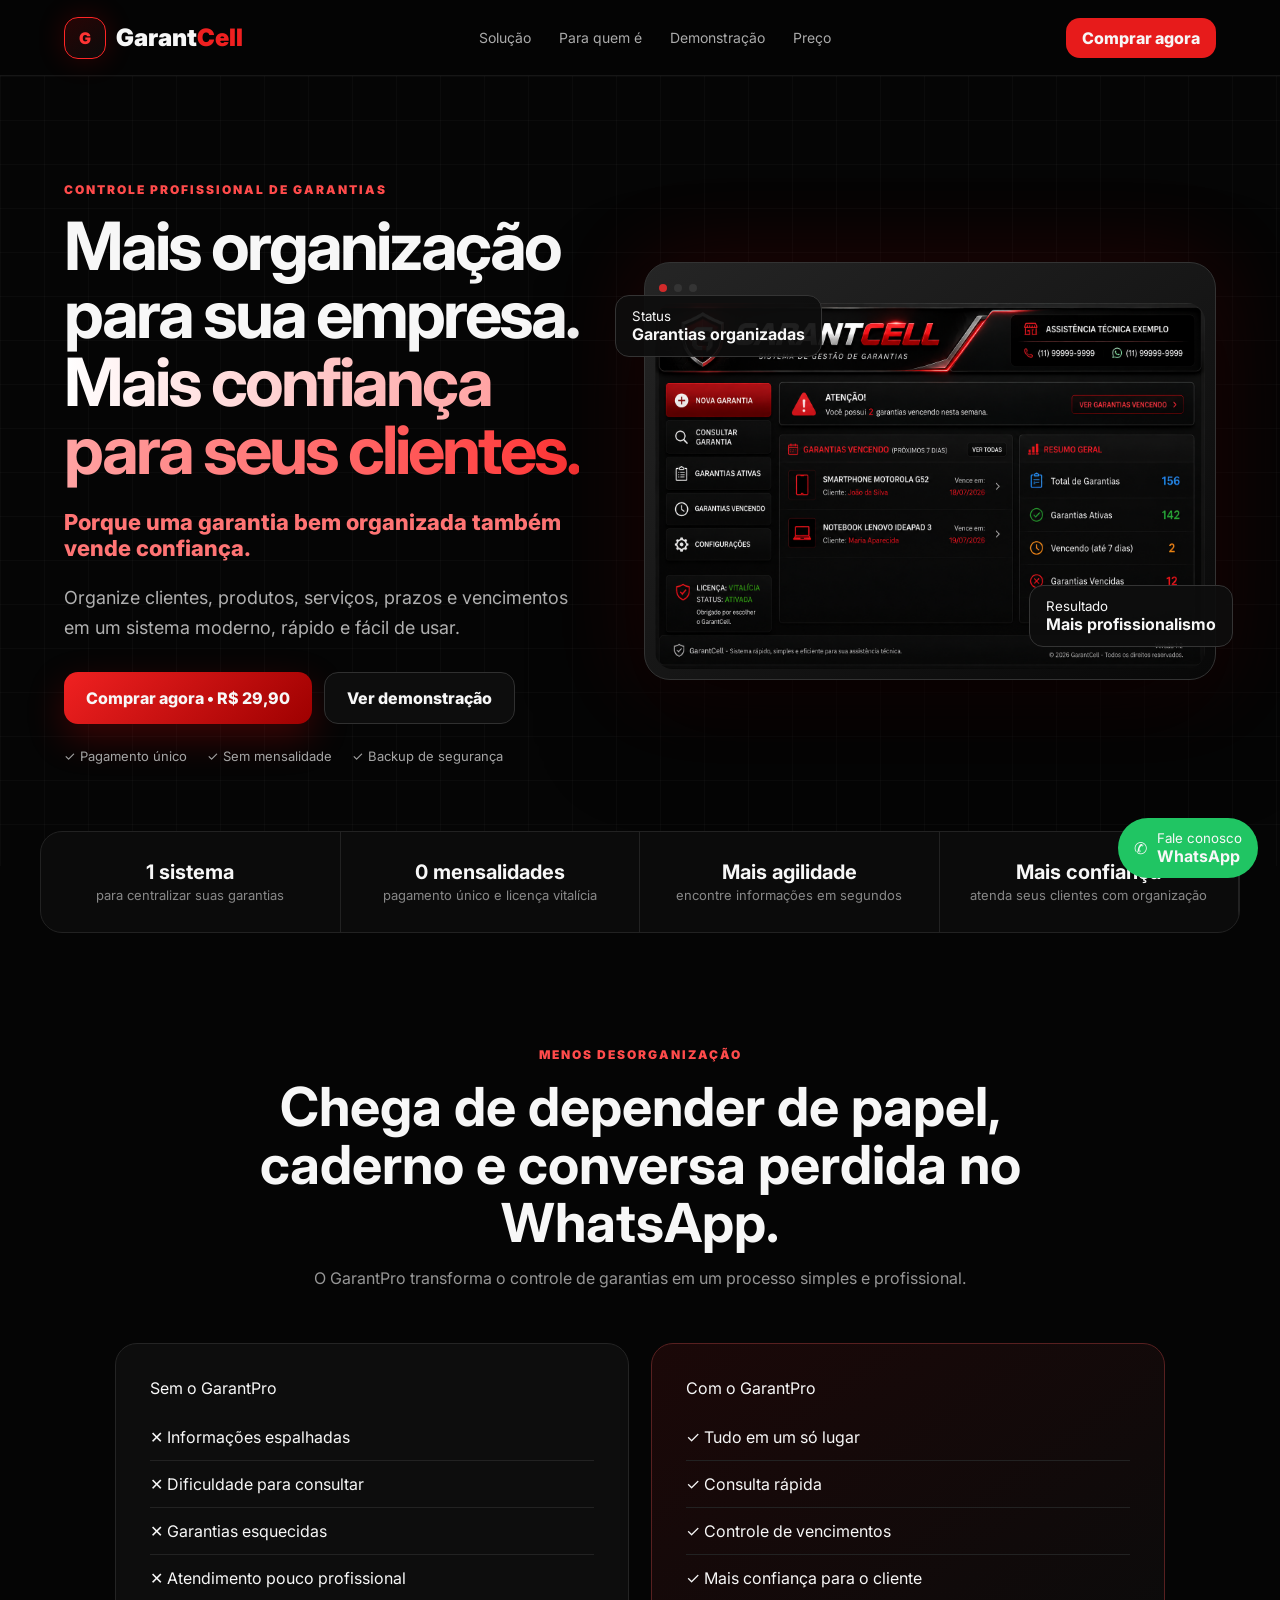
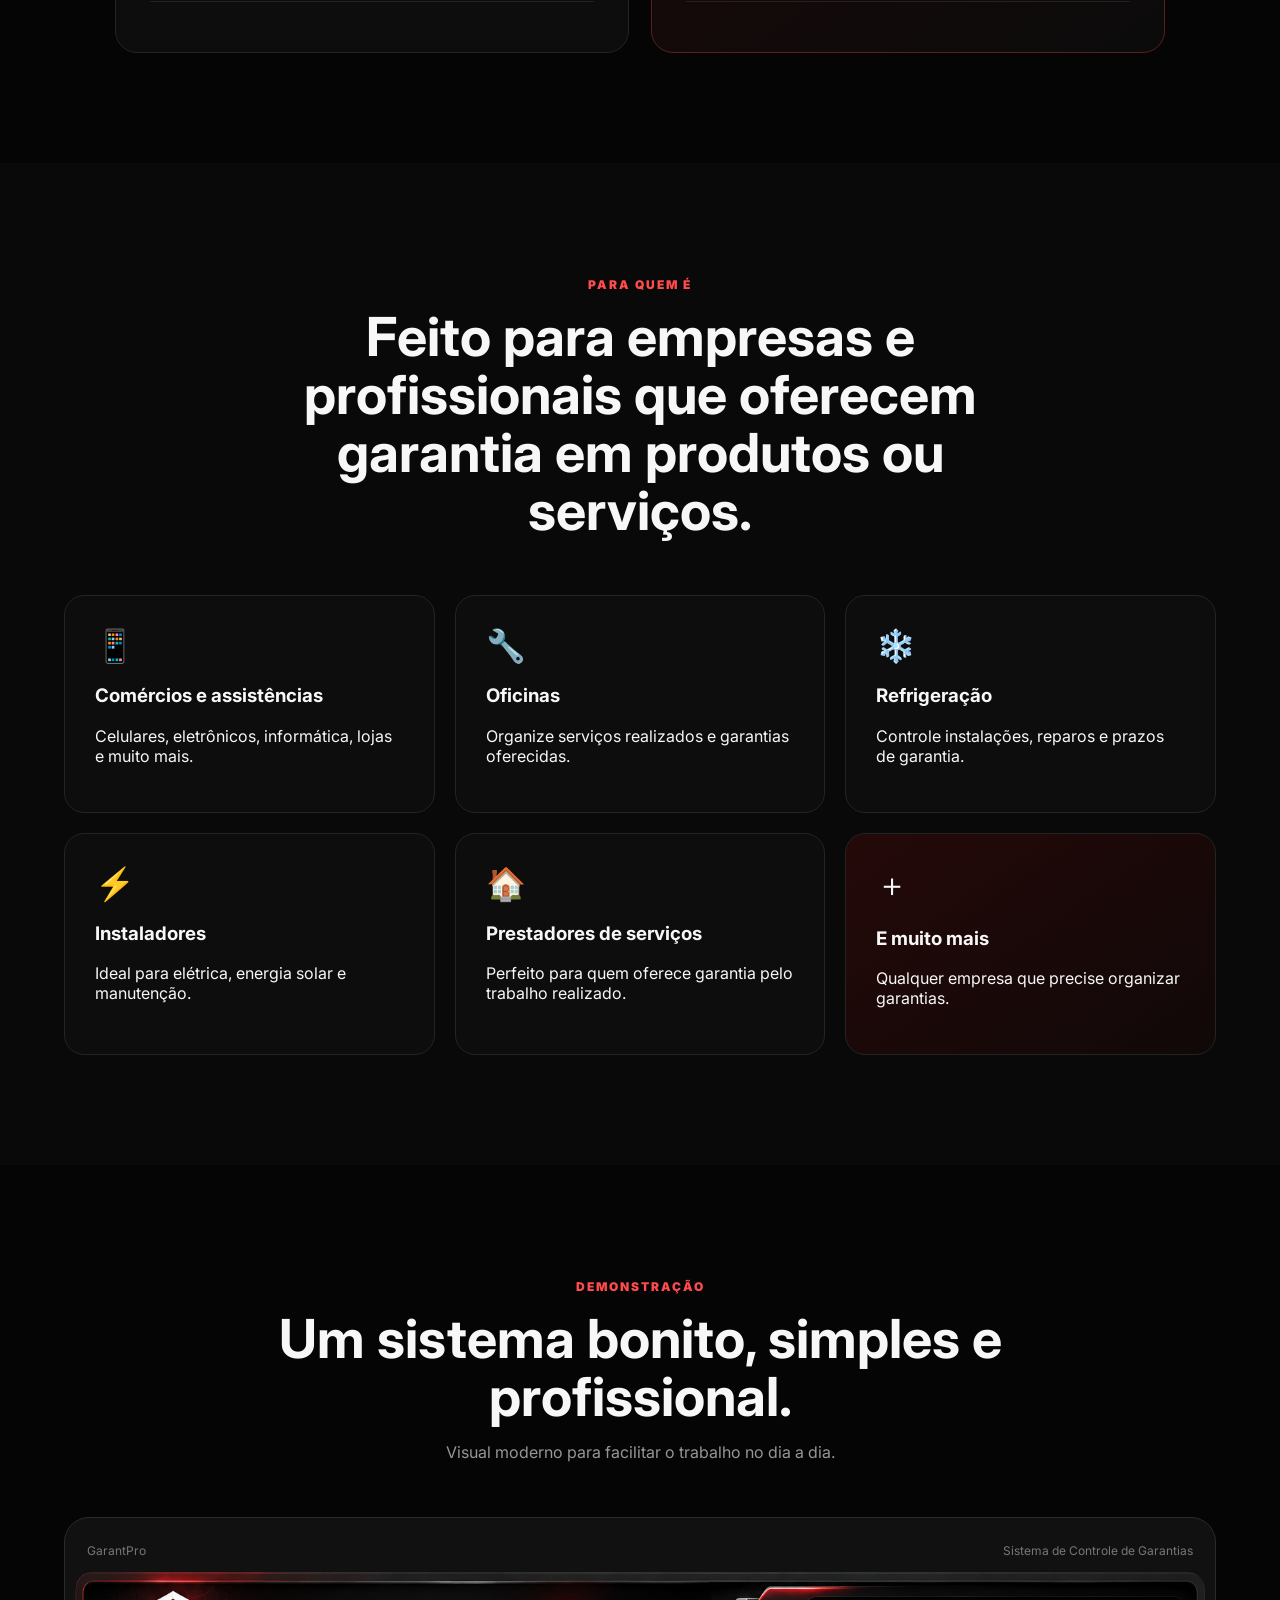
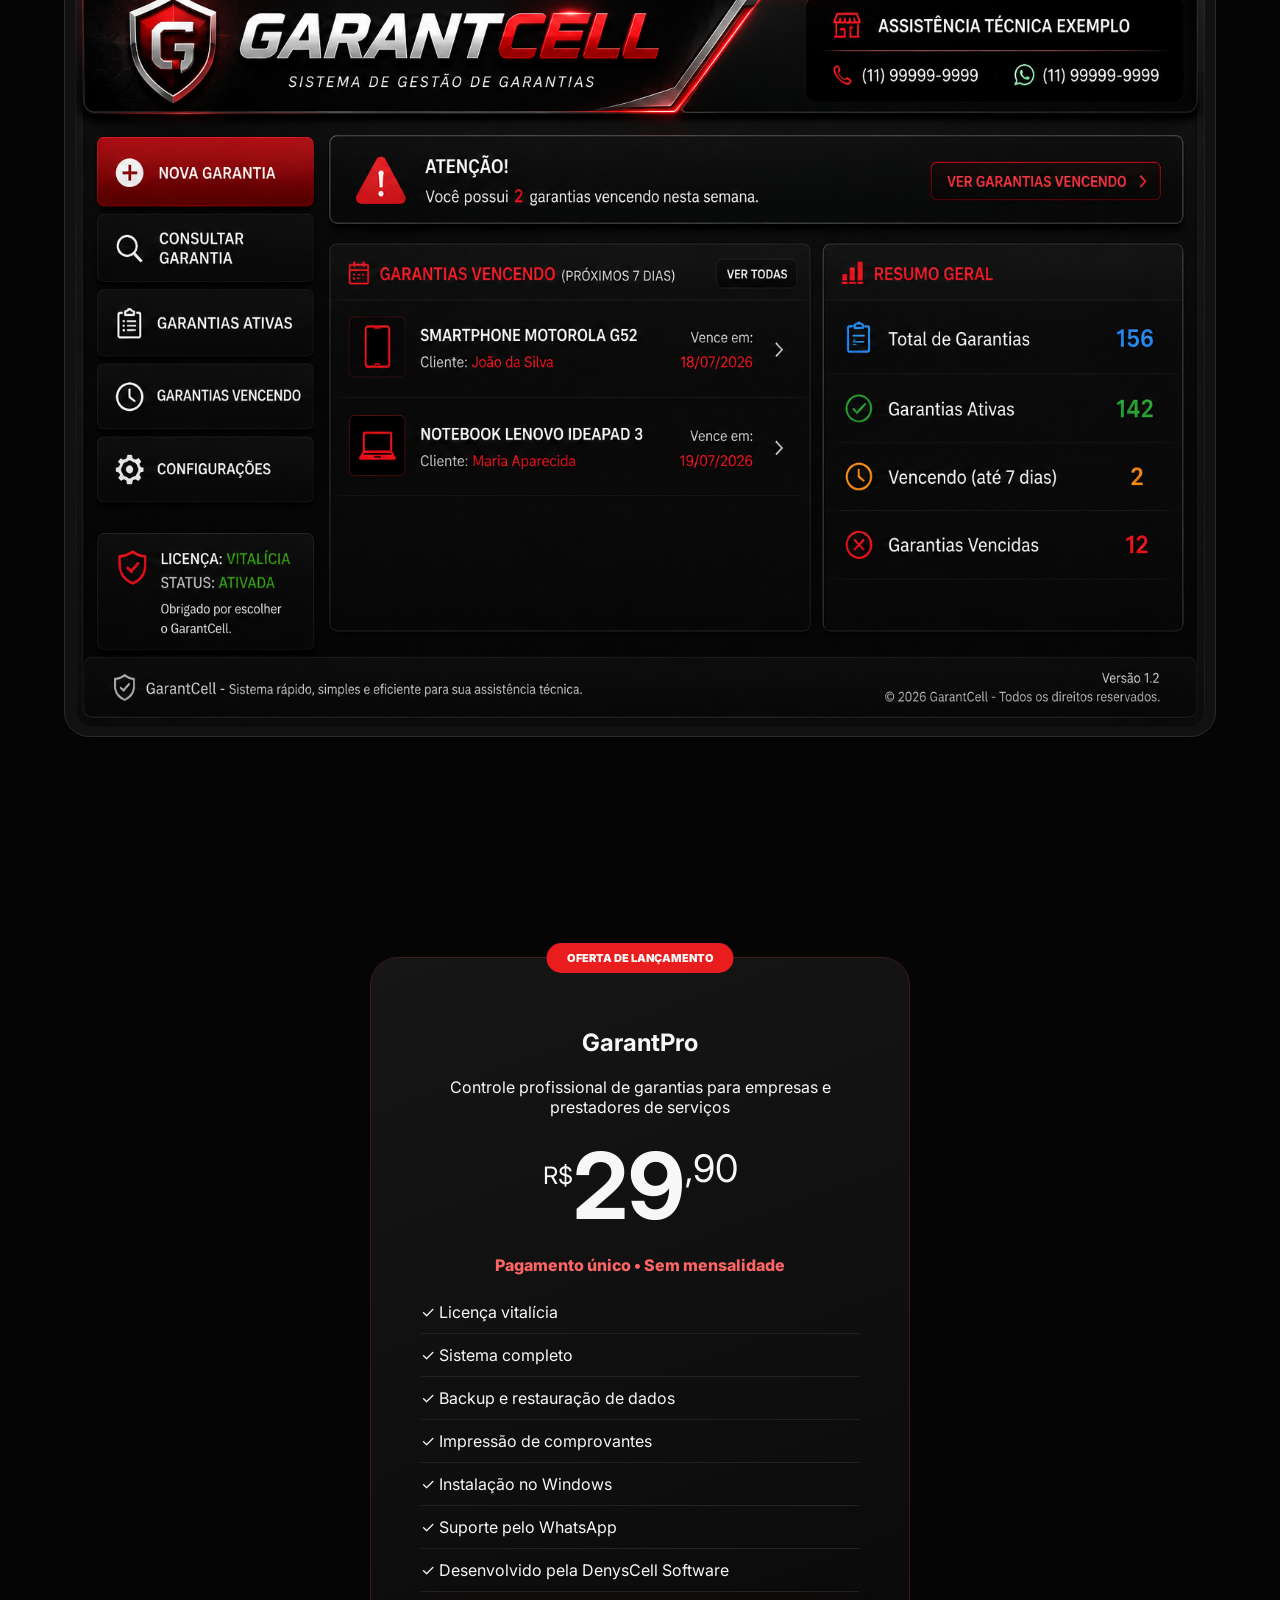
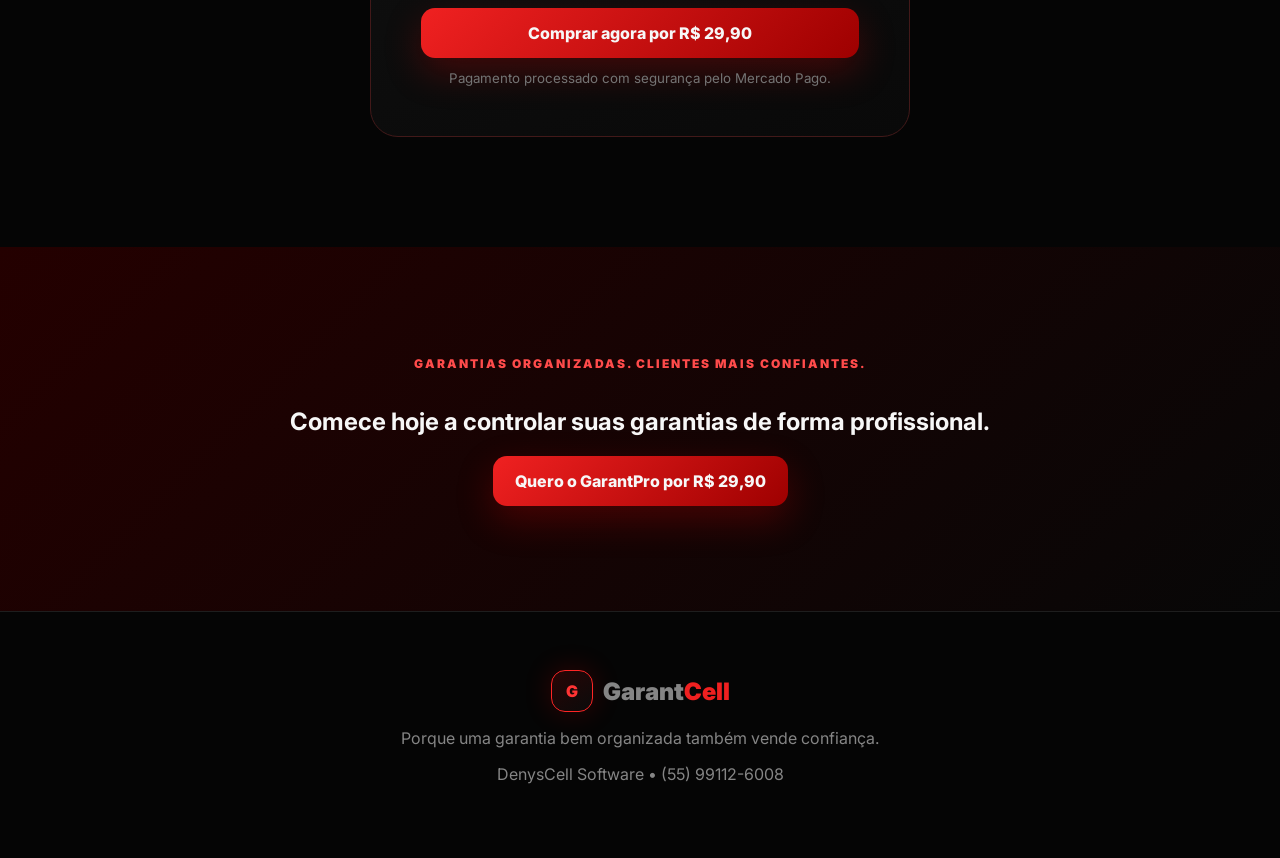
==== commit 39a34119: "Add files via upload" ====
--- a/index.html
+++ b/index.html
@@ -3,8 +3,8 @@
 <head>
   <meta charset="UTF-8">
   <meta name="viewport" content="width=device-width, initial-scale=1.0">
-  <meta name="description" content="GarantCell — controle profissional de garantias para empresas e prestadores de serviços.">
-  <title>GarantCell | Controle Profissional de Garantias</title>
+  <meta name="description" content="GarantPro — controle profissional de garantias para empresas e prestadores de serviços.">
+  <title>GarantPro | Controle Profissional de Garantias</title>
   <link rel="preconnect" href="https://fonts.googleapis.com">
   <link rel="preconnect" href="https://fonts.gstatic.com" crossorigin>
   <link href="https://fonts.googleapis.com/css2?family=Inter:wght@400;500;600;700;800;900&display=swap" rel="stylesheet">
@@ -32,7 +32,7 @@
         <span class="eyebrow">CONTROLE PROFISSIONAL DE GARANTIAS</span>
         <h1>Mais organização para sua empresa. <span>Mais confiança para seus clientes.</span></h1>
         <p class="hero-slogan">Porque uma garantia bem organizada também vende confiança.</p>
-        <p class="hero-text">Organize clientes, serviços, prazos e vencimentos em um sistema moderno, rápido e fácil de usar.</p>
+        <p class="hero-text">Organize clientes, produtos, serviços, prazos e vencimentos em um sistema moderno, rápido e fácil de usar.</p>
         <div class="hero-actions">
           <a class="btn btn-primary" href="checkout.html">Comprar agora • R$ 29,90</a>
           <a class="btn btn-secondary" href="#demonstracao">Ver demonstração</a>
@@ -40,7 +40,7 @@
         <div class="hero-trust">
           <span>✓ Pagamento único</span>
           <span>✓ Sem mensalidade</span>
-          <span>✓ Suporte via WhatsApp</span>
+          <span>✓ Backup de segurança</span>
         </div>
       </div>
 
@@ -49,7 +49,7 @@
         <div class="floating-card card-two"><small>Resultado</small><strong>Mais profissionalismo</strong></div>
         <div class="monitor">
           <div class="monitor-top"><span></span><span></span><span></span></div>
-          <img src="assets/garantcell-sistema.png" alt="Sistema GarantCell">
+          <img src="assets/garantpro-sistema.png" alt="Sistema GarantPro">
         </div>
       </div>
     </section>
@@ -65,11 +65,11 @@
       <div class="section-title reveal">
         <span>MENOS DESORGANIZAÇÃO</span>
         <h2>Chega de depender de papel, caderno e conversa perdida no WhatsApp.</h2>
-        <p>O GarantCell transforma o controle de garantias em um processo simples e profissional.</p>
+        <p>O GarantPro transforma o controle de garantias em um processo simples e profissional.</p>
       </div>
       <div class="compare">
         <article class="compare-card bad reveal">
-          <div class="compare-label">Sem o GarantCell</div>
+          <div class="compare-label">Sem o GarantPro</div>
           <ul>
             <li>✕ Informações espalhadas</li>
             <li>✕ Dificuldade para consultar</li>
@@ -78,7 +78,7 @@
           </ul>
         </article>
         <article class="compare-card good reveal">
-          <div class="compare-label">Com o GarantCell</div>
+          <div class="compare-label">Com o GarantPro</div>
           <ul>
             <li>✓ Tudo em um só lugar</li>
             <li>✓ Consulta rápida</li>
@@ -92,10 +92,10 @@
     <section class="section audience" id="publico">
       <div class="section-title reveal">
         <span>PARA QUEM É</span>
-        <h2>Feito para empresas e profissionais que trabalham com garantia de serviços.</h2>
+        <h2>Feito para empresas e profissionais que oferecem garantia em produtos ou serviços.</h2>
       </div>
       <div class="audience-grid">
-        <article class="audience-card reveal"><div class="audience-icon">📱</div><h3>Assistências técnicas</h3><p>Celulares, eletrônicos, informática e muito mais.</p></article>
+        <article class="audience-card reveal"><div class="audience-icon">📱</div><h3>Comércios e assistências</h3><p>Celulares, eletrônicos, informática, lojas e muito mais.</p></article>
         <article class="audience-card reveal"><div class="audience-icon">🔧</div><h3>Oficinas</h3><p>Organize serviços realizados e garantias oferecidas.</p></article>
         <article class="audience-card reveal"><div class="audience-icon">❄️</div><h3>Refrigeração</h3><p>Controle instalações, reparos e prazos de garantia.</p></article>
         <article class="audience-card reveal"><div class="audience-icon">⚡</div><h3>Instaladores</h3><p>Ideal para elétrica, energia solar e manutenção.</p></article>
@@ -111,21 +111,23 @@
         <p>Visual moderno para facilitar o trabalho no dia a dia.</p>
       </div>
       <div class="showcase-wrap reveal">
-        <div class="showcase-head"><span>GarantCell</span><span>Sistema de Controle de Garantias</span></div>
-        <img src="assets/garantcell-sistema.png" alt="Demonstração do GarantCell">
+        <div class="showcase-head"><span>GarantPro</span><span>Sistema de Controle de Garantias</span></div>
+        <img src="assets/garantpro-sistema.png" alt="Demonstração do GarantPro">
       </div>
     </section>
 
     <section class="section pricing" id="preco">
       <div class="pricing-panel reveal">
         <div class="pricing-badge">OFERTA DE LANÇAMENTO</div>
-        <h2>GarantCell</h2>
-        <p class="pricing-sub">Controle profissional de garantias</p>
+        <h2>GarantPro</h2>
+        <p class="pricing-sub">Controle profissional de garantias para empresas e prestadores de serviços</p>
         <div class="price"><small>R$</small><strong>29</strong><span>,90</span></div>
         <p class="payment-once">Pagamento único • Sem mensalidade</p>
         <ul>
           <li>✓ Licença vitalícia</li>
           <li>✓ Sistema completo</li>
+          <li>✓ Backup e restauração de dados</li>
+          <li>✓ Impressão de comprovantes</li>
           <li>✓ Instalação no Windows</li>
           <li>✓ Suporte pelo WhatsApp</li>
           <li>✓ Desenvolvido pela DenysCell Software</li>
@@ -139,12 +141,12 @@
       <div class="reveal">
         <span>GARANTIAS ORGANIZADAS. CLIENTES MAIS CONFIANTES.</span>
         <h2>Comece hoje a controlar suas garantias de forma profissional.</h2>
-        <a class="btn btn-primary" href="checkout.html">Quero o GarantCell por R$ 29,90</a>
+        <a class="btn btn-primary" href="checkout.html">Quero o GarantPro por R$ 29,90</a>
       </div>
     </section>
   </main>
 
-  <a class="whatsapp" href="https://wa.me/5555991126008?text=Ol%C3%A1%21%20Quero%20comprar%20o%20GarantCell%20por%20R%24%2029%2C90." target="_blank" rel="noopener">
+  <a class="whatsapp" href="https://wa.me/5555991126008?text=Ol%C3%A1%21%20Quero%20comprar%20o%20GarantPro%20por%20R%24%2029%2C90." target="_blank" rel="noopener">
     <span>✆</span><div><small>Fale conosco</small><strong>WhatsApp</strong></div>
   </a>
 
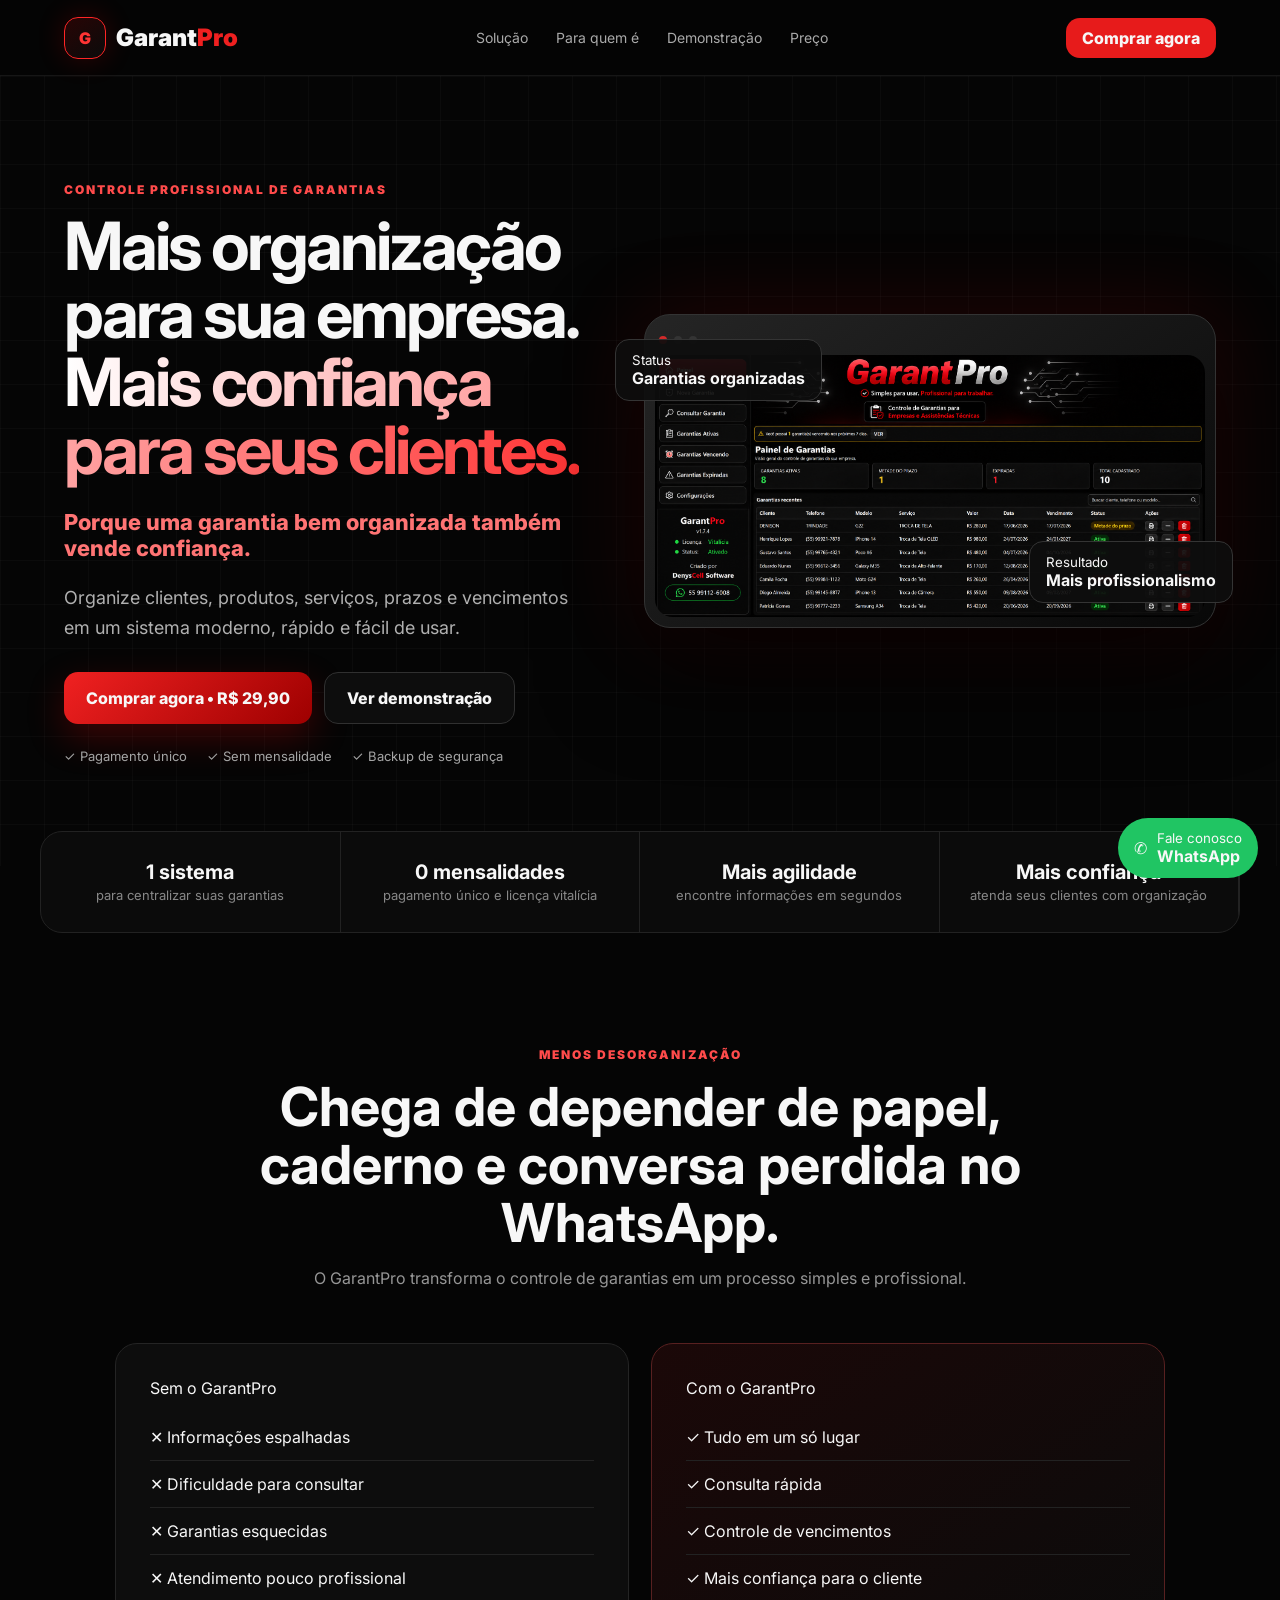
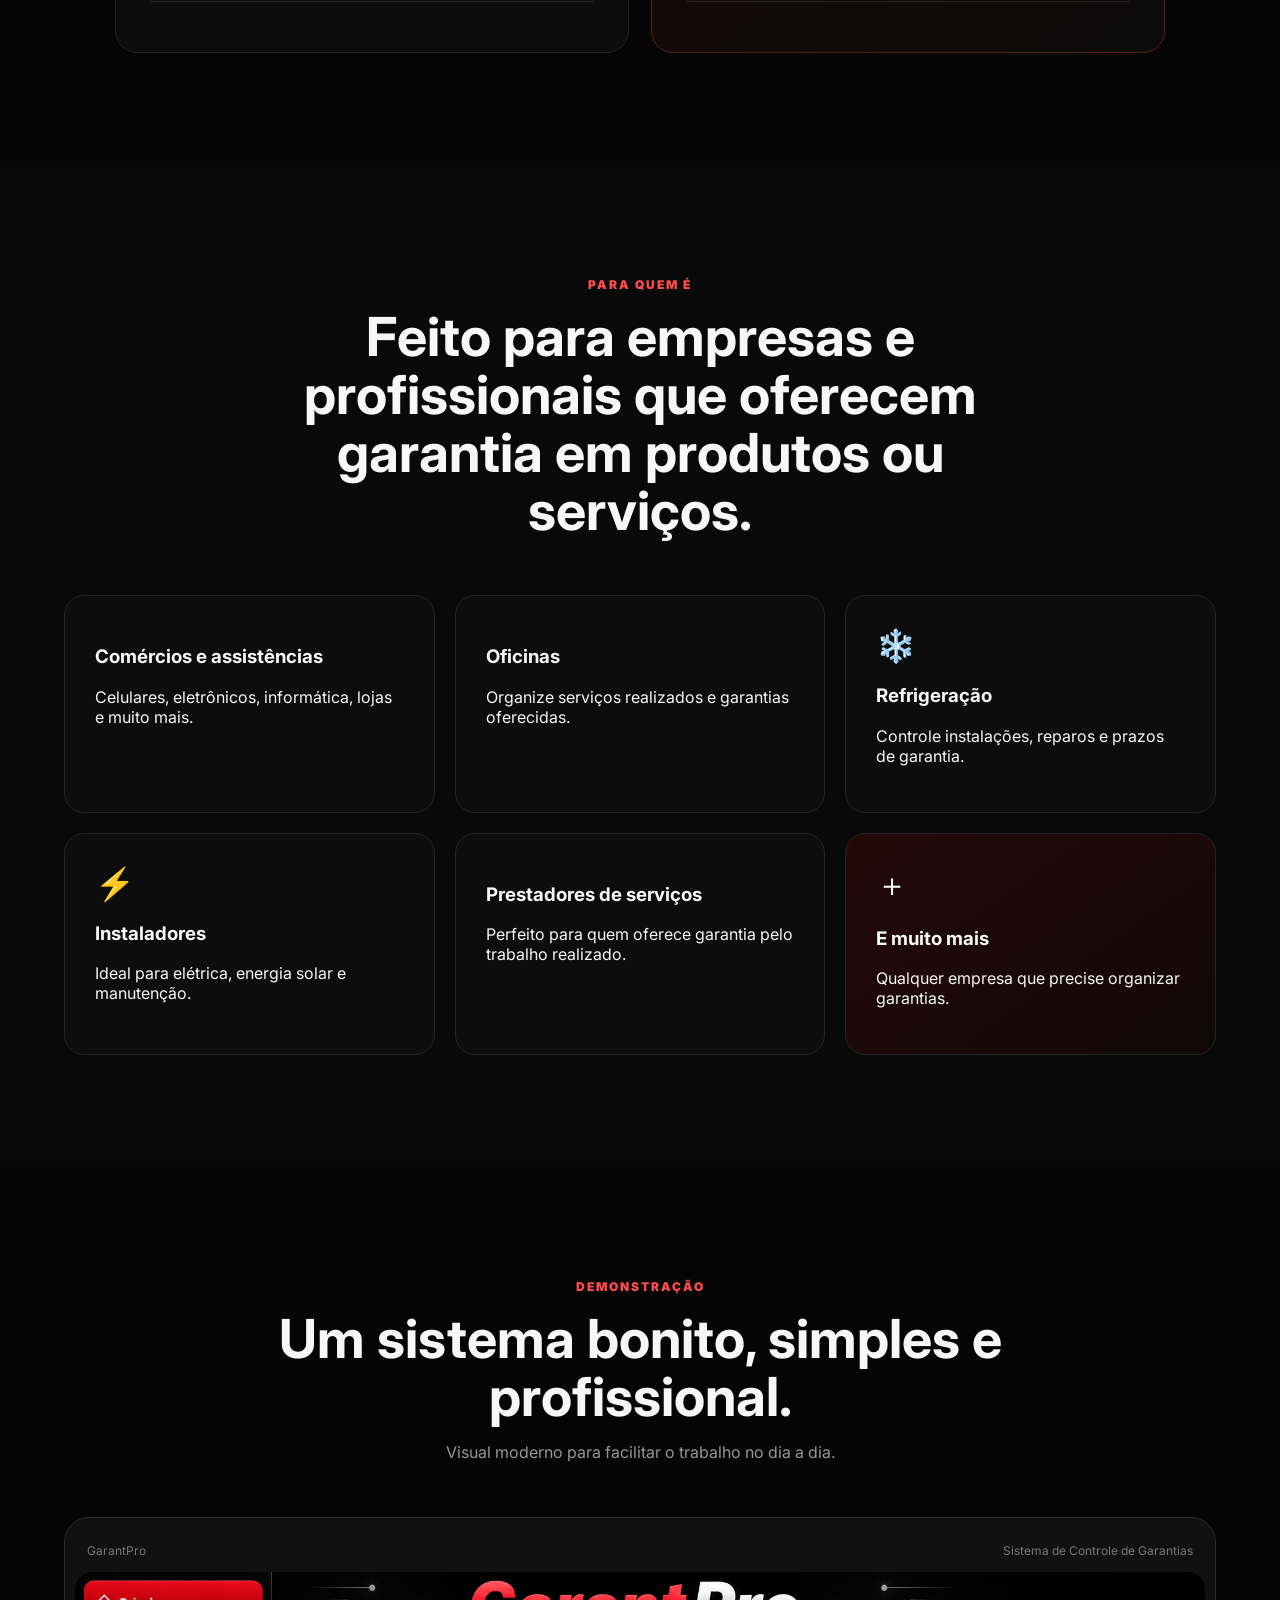
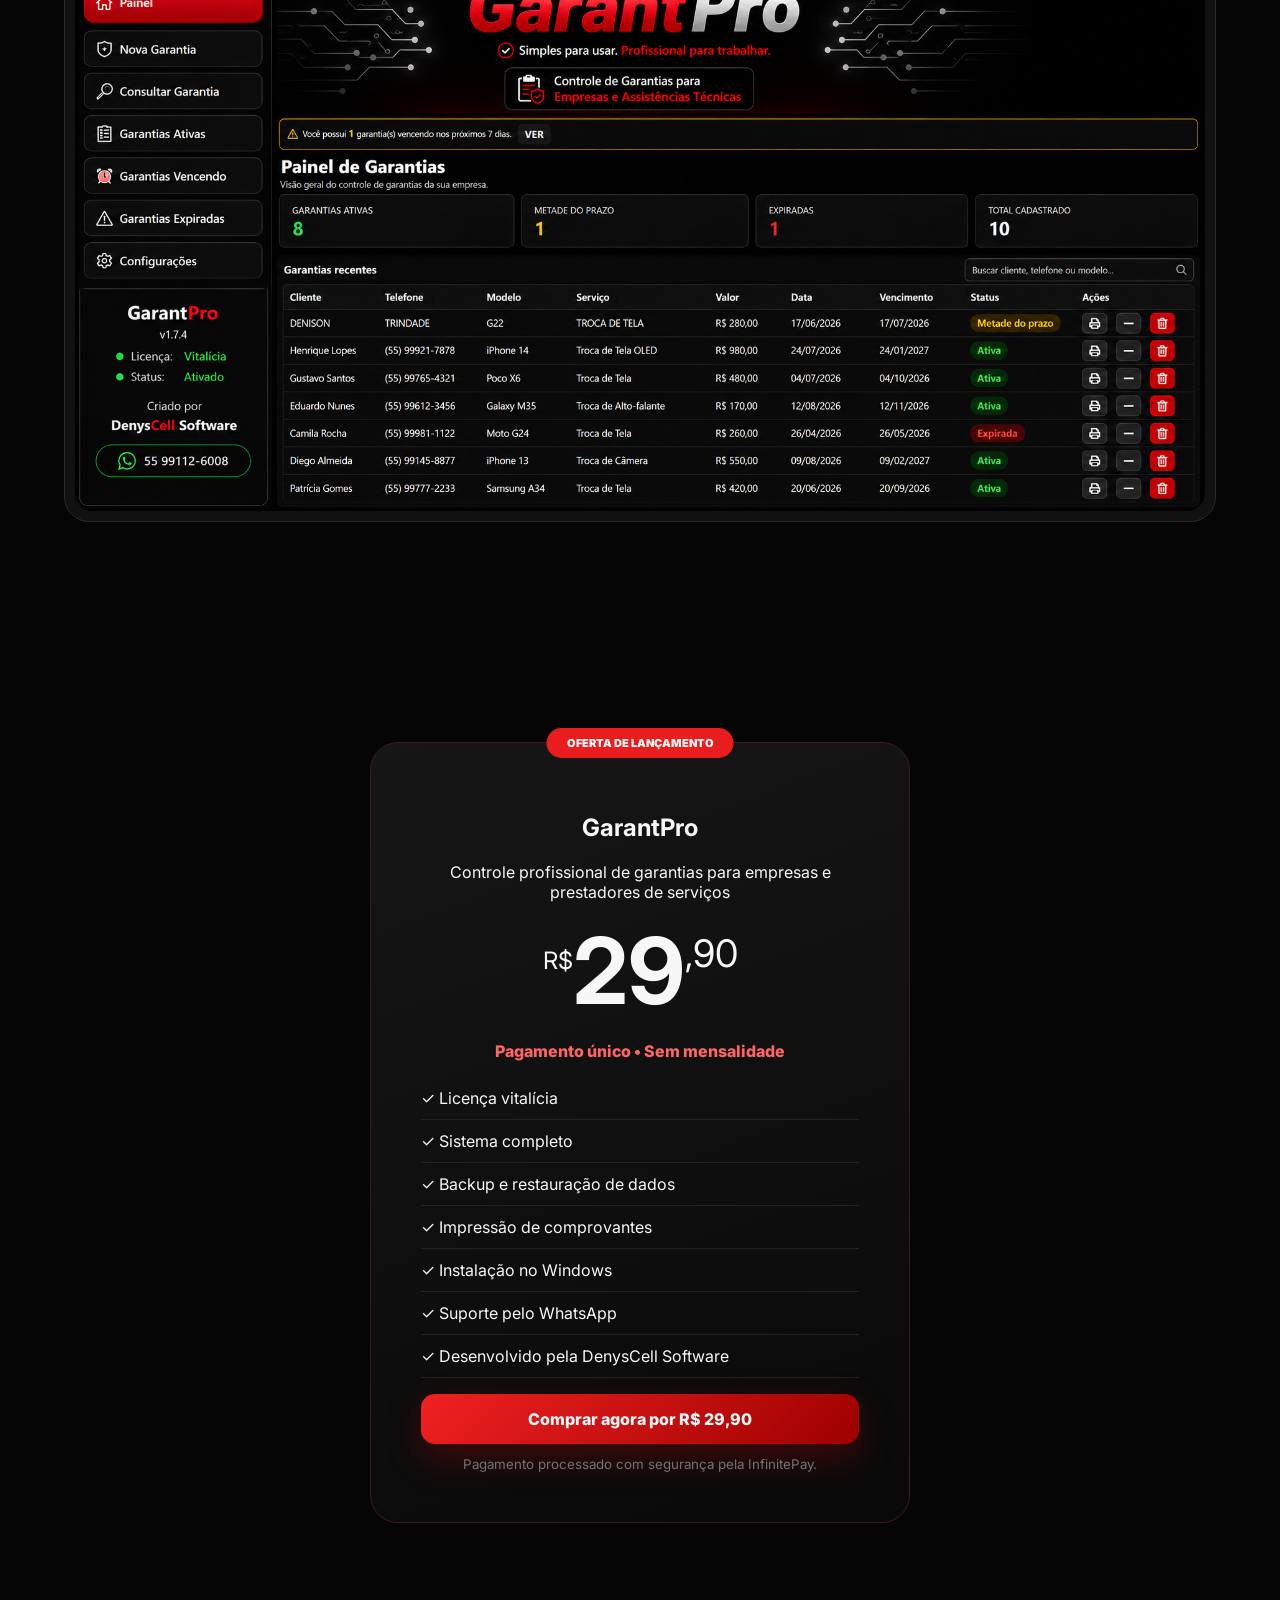
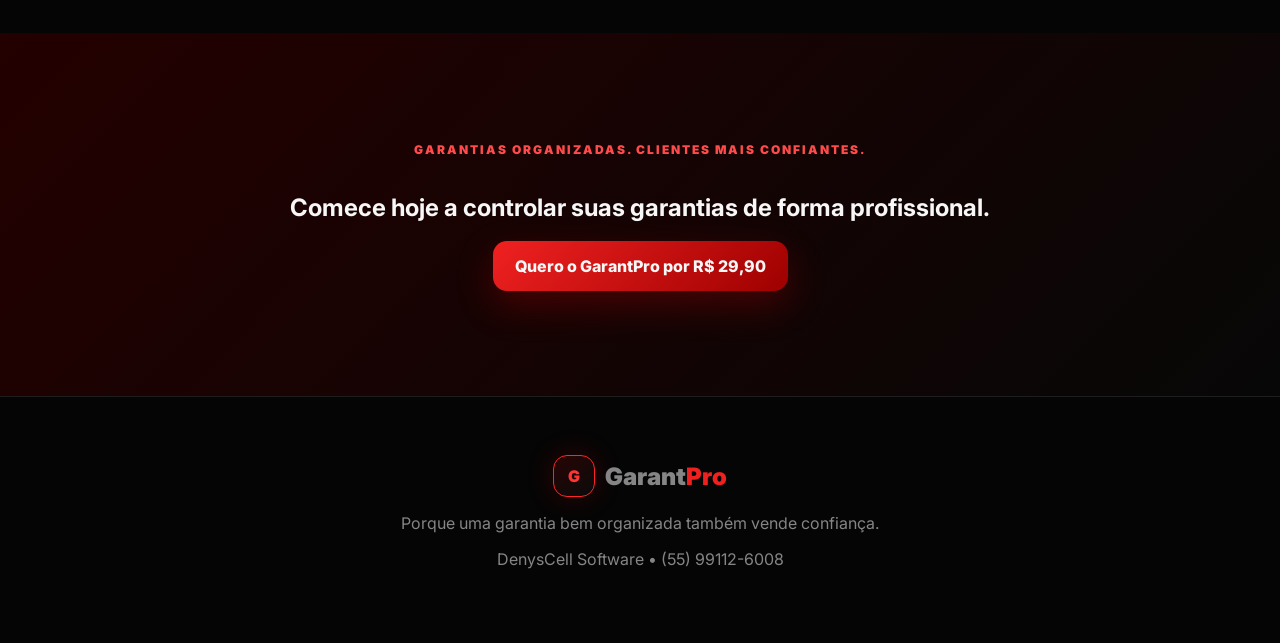
==== commit ff5e63a1: "Add files via upload" ====
--- a/index.html
+++ b/index.html
@@ -11,150 +11,53 @@
   <link rel="stylesheet" href="styles.css">
 </head>
 <body>
-  <header class="topbar">
-    <a href="#inicio" class="brand">
-      <span class="brand-icon">G</span>
-      <span class="brand-name">Garant<span>Cell</span></span>
-    </a>
-    <nav>
-      <a href="#solucao">Solução</a>
-      <a href="#publico">Para quem é</a>
-      <a href="#demonstracao">Demonstração</a>
-      <a href="#preco">Preço</a>
-    </nav>
-    <a class="btn btn-header" href="checkout.html">Comprar agora</a>
-  </header>
-
-  <main>
-    <section class="hero" id="inicio">
-      <div class="hero-grid"></div>
-      <div class="hero-copy reveal">
-        <span class="eyebrow">CONTROLE PROFISSIONAL DE GARANTIAS</span>
-        <h1>Mais organização para sua empresa. <span>Mais confiança para seus clientes.</span></h1>
-        <p class="hero-slogan">Porque uma garantia bem organizada também vende confiança.</p>
-        <p class="hero-text">Organize clientes, produtos, serviços, prazos e vencimentos em um sistema moderno, rápido e fácil de usar.</p>
-        <div class="hero-actions">
-          <a class="btn btn-primary" href="checkout.html">Comprar agora • R$ 29,90</a>
-          <a class="btn btn-secondary" href="#demonstracao">Ver demonstração</a>
-        </div>
-        <div class="hero-trust">
-          <span>✓ Pagamento único</span>
-          <span>✓ Sem mensalidade</span>
-          <span>✓ Backup de segurança</span>
-        </div>
-      </div>
-
-      <div class="hero-visual reveal">
-        <div class="floating-card card-one"><small>Status</small><strong>Garantias organizadas</strong></div>
-        <div class="floating-card card-two"><small>Resultado</small><strong>Mais profissionalismo</strong></div>
-        <div class="monitor">
-          <div class="monitor-top"><span></span><span></span><span></span></div>
-          <img src="assets/garantpro-sistema.png" alt="Sistema GarantPro">
-        </div>
-      </div>
-    </section>
-
-    <section class="impact-strip reveal">
-      <div><strong>1 sistema</strong><span>para centralizar suas garantias</span></div>
-      <div><strong>0 mensalidades</strong><span>pagamento único e licença vitalícia</span></div>
-      <div><strong>Mais agilidade</strong><span>encontre informações em segundos</span></div>
-      <div><strong>Mais confiança</strong><span>atenda seus clientes com organização</span></div>
-    </section>
-
-    <section class="section problem-solution" id="solucao">
-      <div class="section-title reveal">
-        <span>MENOS DESORGANIZAÇÃO</span>
-        <h2>Chega de depender de papel, caderno e conversa perdida no WhatsApp.</h2>
-        <p>O GarantPro transforma o controle de garantias em um processo simples e profissional.</p>
-      </div>
-      <div class="compare">
-        <article class="compare-card bad reveal">
-          <div class="compare-label">Sem o GarantPro</div>
-          <ul>
-            <li>✕ Informações espalhadas</li>
-            <li>✕ Dificuldade para consultar</li>
-            <li>✕ Garantias esquecidas</li>
-            <li>✕ Atendimento pouco profissional</li>
-          </ul>
-        </article>
-        <article class="compare-card good reveal">
-          <div class="compare-label">Com o GarantPro</div>
-          <ul>
-            <li>✓ Tudo em um só lugar</li>
-            <li>✓ Consulta rápida</li>
-            <li>✓ Controle de vencimentos</li>
-            <li>✓ Mais confiança para o cliente</li>
-          </ul>
-        </article>
-      </div>
-    </section>
-
-    <section class="section audience" id="publico">
-      <div class="section-title reveal">
-        <span>PARA QUEM É</span>
-        <h2>Feito para empresas e profissionais que oferecem garantia em produtos ou serviços.</h2>
-      </div>
-      <div class="audience-grid">
-        <article class="audience-card reveal"><div class="audience-icon">📱</div><h3>Comércios e assistências</h3><p>Celulares, eletrônicos, informática, lojas e muito mais.</p></article>
-        <article class="audience-card reveal"><div class="audience-icon">🔧</div><h3>Oficinas</h3><p>Organize serviços realizados e garantias oferecidas.</p></article>
-        <article class="audience-card reveal"><div class="audience-icon">❄️</div><h3>Refrigeração</h3><p>Controle instalações, reparos e prazos de garantia.</p></article>
-        <article class="audience-card reveal"><div class="audience-icon">⚡</div><h3>Instaladores</h3><p>Ideal para elétrica, energia solar e manutenção.</p></article>
-        <article class="audience-card reveal"><div class="audience-icon">🏠</div><h3>Prestadores de serviços</h3><p>Perfeito para quem oferece garantia pelo trabalho realizado.</p></article>
-        <article class="audience-card highlight reveal"><div class="audience-icon">＋</div><h3>E muito mais</h3><p>Qualquer empresa que precise organizar garantias.</p></article>
-      </div>
-    </section>
-
-    <section class="section showcase" id="demonstracao">
-      <div class="section-title reveal">
-        <span>DEMONSTRAÇÃO</span>
-        <h2>Um sistema bonito, simples e profissional.</h2>
-        <p>Visual moderno para facilitar o trabalho no dia a dia.</p>
-      </div>
-      <div class="showcase-wrap reveal">
-        <div class="showcase-head"><span>GarantPro</span><span>Sistema de Controle de Garantias</span></div>
-        <img src="assets/garantpro-sistema.png" alt="Demonstração do GarantPro">
-      </div>
-    </section>
-
-    <section class="section pricing" id="preco">
-      <div class="pricing-panel reveal">
-        <div class="pricing-badge">OFERTA DE LANÇAMENTO</div>
-        <h2>GarantPro</h2>
-        <p class="pricing-sub">Controle profissional de garantias para empresas e prestadores de serviços</p>
-        <div class="price"><small>R$</small><strong>29</strong><span>,90</span></div>
-        <p class="payment-once">Pagamento único • Sem mensalidade</p>
-        <ul>
-          <li>✓ Licença vitalícia</li>
-          <li>✓ Sistema completo</li>
-          <li>✓ Backup e restauração de dados</li>
-          <li>✓ Impressão de comprovantes</li>
-          <li>✓ Instalação no Windows</li>
-          <li>✓ Suporte pelo WhatsApp</li>
-          <li>✓ Desenvolvido pela DenysCell Software</li>
-        </ul>
-        <a href="checkout.html" class="btn btn-primary btn-full">Comprar agora por R$ 29,90</a>
-        <small class="payment-note">Pagamento processado com segurança pelo Mercado Pago.</small>
-      </div>
-    </section>
-
-    <section class="final-cta">
-      <div class="reveal">
-        <span>GARANTIAS ORGANIZADAS. CLIENTES MAIS CONFIANTES.</span>
-        <h2>Comece hoje a controlar suas garantias de forma profissional.</h2>
-        <a class="btn btn-primary" href="checkout.html">Quero o GarantPro por R$ 29,90</a>
-      </div>
-    </section>
-  </main>
-
-  <a class="whatsapp" href="https://wa.me/5555991126008?text=Ol%C3%A1%21%20Quero%20comprar%20o%20GarantPro%20por%20R%24%2029%2C90." target="_blank" rel="noopener">
-    <span>✆</span><div><small>Fale conosco</small><strong>WhatsApp</strong></div>
+<header class="topbar">
+  <a href="#inicio" class="brand">
+    <span class="brand-icon">G</span>
+    <span class="brand-name">Garant<span>Pro</span></span>
   </a>
-
-  <footer>
-    <div class="brand footer-brand"><span class="brand-icon">G</span><span class="brand-name">Garant<span>Cell</span></span></div>
-    <p>Porque uma garantia bem organizada também vende confiança.</p>
-    <p>DenysCell Software • (55) 99112-6008</p>
-  </footer>
-  <script src="script.js"></script>
+  <nav>
+    <a href="#solucao">Solução</a><a href="#publico">Para quem é</a><a href="#demonstracao">Demonstração</a><a href="#preco">Preço</a>
+  </nav>
+  <a class="btn btn-header" href="checkout.html">Comprar agora</a>
+</header>
+<main>
+<section class="hero" id="inicio">
+  <div class="hero-grid"></div>
+  <div class="hero-copy reveal">
+    <span class="eyebrow">CONTROLE PROFISSIONAL DE GARANTIAS</span>
+    <h1>Mais organização para sua empresa. <span>Mais confiança para seus clientes.</span></h1>
+    <p class="hero-slogan">Porque uma garantia bem organizada também vende confiança.</p>
+    <p class="hero-text">Organize clientes, produtos, serviços, prazos e vencimentos em um sistema moderno, rápido e fácil de usar.</p>
+    <div class="hero-actions"><a class="btn btn-primary" href="checkout.html">Comprar agora • R$ 29,90</a><a class="btn btn-secondary" href="#demonstracao">Ver demonstração</a></div>
+    <div class="hero-trust"><span>✓ Pagamento único</span><span>✓ Sem mensalidade</span><span>✓ Backup de segurança</span></div>
+  </div>
+  <div class="hero-visual reveal">
+    <div class="floating-card card-one"><small>Status</small><strong>Garantias organizadas</strong></div>
+    <div class="floating-card card-two"><small>Resultado</small><strong>Mais profissionalismo</strong></div>
+    <div class="monitor"><div class="monitor-top"><span></span><span></span><span></span></div><img src="assets/garantpro-sistema.png?v=1.7.4-nova" alt="Sistema GarantPro"></div>
+  </div>
+</section>
+<section class="impact-strip reveal">
+  <div><strong>1 sistema</strong><span>para centralizar suas garantias</span></div><div><strong>0 mensalidades</strong><span>pagamento único e licença vitalícia</span></div><div><strong>Mais agilidade</strong><span>encontre informações em segundos</span></div><div><strong>Mais confiança</strong><span>atenda seus clientes com organização</span></div>
+</section>
+<section class="section problem-solution" id="solucao">
+  <div class="section-title reveal"><span>MENOS DESORGANIZAÇÃO</span><h2>Chega de depender de papel, caderno e conversa perdida no WhatsApp.</h2><p>O GarantPro transforma o controle de garantias em um processo simples e profissional.</p></div>
+  <div class="compare"><article class="compare-card bad reveal"><div class="compare-label">Sem o GarantPro</div><ul><li>✕ Informações espalhadas</li><li>✕ Dificuldade para consultar</li><li>✕ Garantias esquecidas</li><li>✕ Atendimento pouco profissional</li></ul></article><article class="compare-card good reveal"><div class="compare-label">Com o GarantPro</div><ul><li>✓ Tudo em um só lugar</li><li>✓ Consulta rápida</li><li>✓ Controle de vencimentos</li><li>✓ Mais confiança para o cliente</li></ul></article></div>
+</section>
+<section class="section audience" id="publico">
+  <div class="section-title reveal"><span>PARA QUEM É</span><h2>Feito para empresas e profissionais que oferecem garantia em produtos ou serviços.</h2></div>
+  <div class="audience-grid"><article class="audience-card reveal"><h3>Comércios e assistências</h3><p>Celulares, eletrônicos, informática, lojas e muito mais.</p></article><article class="audience-card reveal"><h3>Oficinas</h3><p>Organize serviços realizados e garantias oferecidas.</p></article><article class="audience-card reveal"><div class="audience-icon">❄️</div><h3>Refrigeração</h3><p>Controle instalações, reparos e prazos de garantia.</p></article><article class="audience-card reveal"><div class="audience-icon">⚡</div><h3>Instaladores</h3><p>Ideal para elétrica, energia solar e manutenção.</p></article><article class="audience-card reveal"><h3>Prestadores de serviços</h3><p>Perfeito para quem oferece garantia pelo trabalho realizado.</p></article><article class="audience-card highlight reveal"><div class="audience-icon">＋</div><h3>E muito mais</h3><p>Qualquer empresa que precise organizar garantias.</p></article></div>
+</section>
+<section class="section showcase" id="demonstracao">
+  <div class="section-title reveal"><span>DEMONSTRAÇÃO</span><h2>Um sistema bonito, simples e profissional.</h2><p>Visual moderno para facilitar o trabalho no dia a dia.</p></div>
+  <div class="showcase-wrap reveal"><div class="showcase-head"><span>GarantPro</span><span>Sistema de Controle de Garantias</span></div><img src="assets/garantpro-sistema.png?v=1.7.4-nova" alt="Demonstração do GarantPro"></div>
+</section>
+<section class="section pricing" id="preco"><div class="pricing-panel reveal"><div class="pricing-badge">OFERTA DE LANÇAMENTO</div><h2>GarantPro</h2><p class="pricing-sub">Controle profissional de garantias para empresas e prestadores de serviços</p><div class="price"><small>R$</small><strong>29</strong><span>,90</span></div><p class="payment-once">Pagamento único • Sem mensalidade</p><ul><li>✓ Licença vitalícia</li><li>✓ Sistema completo</li><li>✓ Backup e restauração de dados</li><li>✓ Impressão de comprovantes</li><li>✓ Instalação no Windows</li><li>✓ Suporte pelo WhatsApp</li><li>✓ Desenvolvido pela DenysCell Software</li></ul><a href="checkout.html" class="btn btn-primary btn-full">Comprar agora por R$ 29,90</a><small class="payment-note">Pagamento processado com segurança pela InfinitePay.</small></div></section>
+<section class="final-cta"><div class="reveal"><span>GARANTIAS ORGANIZADAS. CLIENTES MAIS CONFIANTES.</span><h2>Comece hoje a controlar suas garantias de forma profissional.</h2><a class="btn btn-primary" href="checkout.html">Quero o GarantPro por R$ 29,90</a></div></section>
+</main>
+<a class="whatsapp" href="https://wa.me/5555991126008?text=Ol%C3%A1%21%20Quero%20comprar%20o%20GarantPro%20por%20R%24%2029%2C90." target="_blank" rel="noopener"><span>✆</span><div><small>Fale conosco</small><strong>WhatsApp</strong></div></a>
+<footer><div class="brand footer-brand"><span class="brand-icon">G</span><span class="brand-name">Garant<span>Pro</span></span></div><p>Porque uma garantia bem organizada também vende confiança.</p><p>DenysCell Software • (55) 99112-6008</p></footer>
+<script src="script.js"></script>
 </body>
-</html>+</html>
